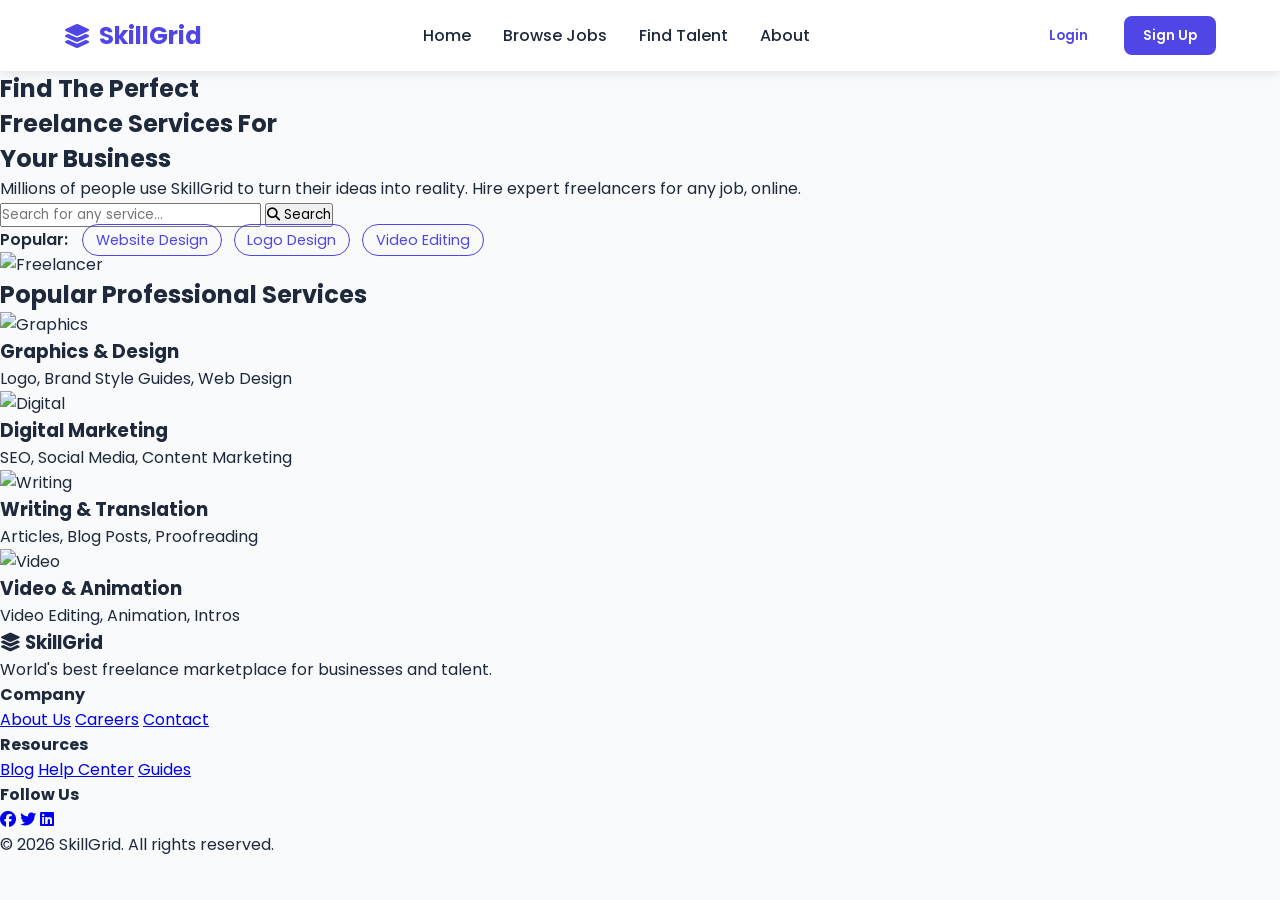
==== index.html @ 954d0d91 "Update index.html" ====
<!DOCTYPE html>
<html lang="en">
<head>
    <meta charset="UTF-8">
    <meta name="viewport" content="width=device-width, initial-scale=1.0">
    <title>SkillGrid - Hire Top Freelancers</title>
    <link rel="stylesheet" href="style.css">
    <link href="https://fonts.googleapis.com/css2?family=Poppins:wght@300;400;600;700&display=swap" rel="stylesheet">
    <link rel="stylesheet" href="https://cdnjs.cloudflare.com/ajax/libs/font-awesome/6.4.0/css/all.min.css">
</head>
<body>
    <!-- Responsive Navbar -->
    <header>
        <nav class="navbar">
            <div class="logo">
                <i class="fas fa-layer-group"></i>
                <span>SkillGrid</span>
            </div>
            <ul class="nav-links" id="navLinks">
             <li><a href="index.html">Home</a></li>
              <li><a href="services.html">Browse Jobs</a></li>
                <li><a href="#">Find Talent</a></li>
                <li><a href="#">About</a></li>
            </ul>
            <div class="nav-buttons">
                <button class="btn-login">Login</button>
                <button class="btn-signup">Sign Up</button>
            </div>
            <div class="hamburger" id="hamburger">
                <i class="fas fa-bars"></i>
            </div>
        </nav>
    </header>
<section class="hero">
  <div class="hero-container">
    <!-- Left Text Content -->
    <div class="hero-content">
      <h1>Find The Perfect<br><span>Freelance Services</span> For<br>Your Business</h1>
      <p>Millions of people use SkillGrid to turn their ideas into reality. Hire expert freelancers for any job, online.</p>
      
      <div class="search-box">
        <input type="text" placeholder="Search for any service...">
        <button><i class="fas fa-search"></i> Search</button>
      </div>
      
      <div class="popular-tags">
        <span>Popular:</span>
        <a href="#">Website Design</a>
        <a href="#">Logo Design</a>
        <a href="#">Video Editing</a>
      </div>
    </div>

    <!-- Right Image -->
    <div class="hero-image">
      <img src="hero-person.png" alt="Freelancer">
    </div>
  </div>
</section>
   

    <!-- Featured Services Section -->
    <section class="services">
        <h2>Popular Professional Services</h2>
        <div class="services-grid">
            <div class="service-card">
                <img src="https://cdn-icons-png.flaticon.com/512/1055/1055666.png" alt="Graphics">
                <h3>Graphics & Design</h3>
                <p>Logo, Brand Style Guides, Web Design</p>
            </div>
            <div class="service-card">
                <img src="https://cdn-icons-png.flaticon.com/512/2920/2920277.png" alt="Digital">
                <h3>Digital Marketing</h3>
                <p>SEO, Social Media, Content Marketing</p>
            </div>
            <div class="service-card">
                <img src="https://cdn-icons-png.flaticon.com/512/2282/2282188.png" alt="Writing">
                <h3>Writing & Translation</h3>
                <p>Articles, Blog Posts, Proofreading</p>
            </div>
            <div class="service-card">
                <img src="https://cdn-icons-png.flaticon.com/512/1006/1006363.png" alt="Video">
                <h3>Video & Animation</h3>
                <p>Video Editing, Animation, Intros</p>
            </div>
        </div>
    </section>

    <!-- Footer -->
    <footer>
        <div class="footer-content">
            <div class="footer-col">
                <h3><i class="fas fa-layer-group"></i> SkillGrid</h3>
                <p>World's best freelance marketplace for businesses and talent.</p>
            </div>
            <div class="footer-col">
                <h4>Company</h4>
                <a href="#">About Us</a>
                <a href="#">Careers</a>
                <a href="#">Contact</a>
            </div>
            <div class="footer-col">
                <h4>Resources</h4>
                <a href="#">Blog</a>
                <a href="#">Help Center</a>
                <a href="#">Guides</a>
            </div>
            <div class="footer-col">
                <h4>Follow Us</h4>
                <div class="social-icons">
                    <a href="#"><i class="fab fa-facebook"></i></a>
                    <a href="#"><i class="fab fa-twitter"></i></a>
                    <a href="#"><i class="fab fa-linkedin"></i></a>
                </div>
            </div>
        </div>
        <div class="footer-bottom">
            <p>&copy; 2026 SkillGrid. All rights reserved.</p>
        </div>
    </footer>

    <script src="script.js"></script>
</body>
</html>
---- style.css ----
* {
    margin: 0;
    padding: 0;
    box-sizing: border-box;
    font-family: 'Poppins', sans-serif;
}

:root {
    --primary: #4f46e5;
    --primary-dark: #4338ca;
    --dark: #1e293b;
    --light: #f8fafc;
    --gray: #64748b;
}

body {
    background: var(--light);
    color: var(--dark);
}

/* Navbar */
.navbar {
    display: flex;
    justify-content: space-between;
    align-items: center;
    padding: 1rem 5%;
    background: white;
    box-shadow: 0 2px 10px rgba(0,0,0,0.1);
    position: sticky;
    top: 0;
    z-index: 1000;
}

.logo {
    font-size: 1.5rem;
    font-weight: 700;
    color: var(--primary);
    display: flex;
    align-items: center;
    gap: 8px;
}

.nav-links {
    display: flex;
    list-style: none;
    gap: 2rem;
}

.nav-links a {
    text-decoration: none;
    color: var(--dark);
    font-weight: 500;
    transition: 0.3s;
}

.nav-links a:hover {
    color: var(--primary);
}

.nav-buttons {
    display: flex;
    gap: 1rem;
}

.btn-login, .btn-signup {
    padding: 0.6rem 1.2rem;
    border: none;
    border-radius: 8px;
    cursor: pointer;
    font-weight: 600;
}

.btn-login {
    background: transparent;
    color: var(--primary);
}

.btn-signup {
    background: var(--primary);
    color: white;
}

.btn-signup:hover {
    background: var(--primary-dark);
}

.hamburger {
    display: none;
    font-size: 1.5rem;
    cursor: pointer;
}
* Hero Section */
.hero {
    display: flex;
    align-items: center;
    padding: 4rem 5%;
    gap: 3rem;          /* pehle 2rem tha, 3rem kar do */
    min-height: 80vh;
    flex-wrap: nowrap;  /* YE LINE ADD KARO */
}
.hero-content {
    flex: 1;
 .hero-content {
    flex: 1;
    min-width: 400px;  
}
.hero-content h1 {
    font-size: 3rem;
    line-height: 1.2;
    margin-bottom: 1rem;
}

.hero-content h1 span {
    color: var(--primary);
}

.hero-content p {
    color: var(--gray);
    margin-bottom: 2rem;
    font-size: 1.1rem;
}

.search-bar {
    display: flex;
    max-width: 500px;
    margin-bottom: 1rem;
}

.search-bar input {
    flex: 1;
    padding: 1rem;
    border: 2px solid #e2e8f0;
    border-radius: 8px 0 0 8px;
    outline: none;
}

.search-bar button {
    padding: 1rem 1.5rem;
    background: var(--primary);
    color: white;
    border: none;
    border-radius: 0 8px 8px 0;
    cursor: pointer;
}

.popular-tags span {
    font-weight: 600;
    margin-right: 10px;
}

.popular-tags a {
    text-decoration: none;
    color: var(--primary);
    border: 1px solid var(--primary);
    padding: 0.3rem 0.8rem;
    border-radius: 20px;
    margin-right: 8px;
    font-size: 0.9rem;
}
.hero-image {
    flex: 1;
    max-width: 600px;   /* YE LINE ADD KARO */
}

.hero-image img {
    width: 100%;
    border-radius: 16px;
    object-fit: cover;  /* YE LINE ADD KARO */
}

/* Services Section */
.services {
    padding: 4rem 5%;
    background: white;
}

.services h2 {
    text-align: center;
    font-size: 2.2rem;
    margin-bottom: 3rem;
}

.services-grid {
    display: grid;
    grid-template-columns: repeat(auto-fit, minmax(250px, 1fr));
    gap: 2rem;
}

.service-card {
    background: var(--light);
    padding: 2rem;
    border-radius: 12px;
    text-align: center;
    transition: 0.3s;
    border: 1px solid #e2e8f0;
}

.service-card:hover {
    transform: translateY(-8px);
    box-shadow: 0 10px 25px rgba(79, 70, 229, 0.15);
}

.service-card img {
    width: 60px;
    margin-bottom: 1rem;
}

.service-card h3 {
    margin-bottom: 0.5rem;
}

.service-card p {
    color: var(--gray);
    font-size: 0.9rem;
}

/* Footer */
footer {
    background: var(--dark);
    color: white;
    padding: 3rem 5% 1rem;
}

.footer-content {
    display: grid;
    grid-template-columns: repeat(auto-fit, minmax(200px, 1fr));
    gap: 2rem;
    margin-bottom: 2rem;
}

.footer-col h3, .footer-col h4 {
    margin-bottom: 1rem;
}

.footer-col a {
    display: block;
    color: #cbd5e1;
    text-decoration: none;
    margin-bottom: 0.5rem;
    font-size: 0.9rem;
}

.footer-col a:hover {
    color: white;
}

.social-icons {
    display: flex;
    gap: 1rem;
}

.social-icons a {
    font-size: 1.2rem;
}

.footer-bottom {
    text-align: center;
    padding-top: 1.5rem;
    border-top: 1px solid #334155;
    color: #94a3b8;
    font-size: 0.9rem;
}
/* Responsive Design */
@media (max-width: 992px) {
    .nav-links, .nav-buttons {
        display: none;
    }
    
    .nav-links.active {
        display: flex;
        flex-direction: column;
        position: absolute;
        top: 70px;
        left: 0;
        width: 100%;
        background: white;
        padding: 1rem 5%;
        box-shadow: 0 5px 10px rgba(0,0,0,0.1);
    }
    
    .hamburger {
        display: block;
    }
    
    .hero {
        flex-direction: column;
        text-align: center;
        padding: 2rem 5%;
        min-height: auto;
    }
    
    .hero-content {
        min-width: auto;
    }
    
    .hero-content h1 {
        font-size: 2rem;
    }
    
    .search-bar {
        flex-direction: column;
        margin: 0 auto;
    }
    
    .search-bar input, .search-bar button {
        border-radius: 8px;
        width: 100%;
    }
    
    .search-bar button {
        margin-top: 0.5rem;
    }
    
    .hero-image {
        max-width: 100%;
        margin-top: 2rem;
    }
}

/* Services Page Styles */
.page-header {
    background: linear-gradient(135deg, var(--primary), var(--primary-dark));
    color: white;
    text-align: center;
    padding: 3rem 5%;
}

.page-header h1 {
    font-size: 2.5rem;
    margin-bottom: 0.5rem;
}

.filters-container {
    padding: 2rem 5%;
    background: white;
    position: sticky;
    top: 70px;
    z-index: 999;
    box-shadow: 0 2px 10px rgba(0,0,0,0.05);
}

.search-wrapper {
    position: relative;
    max-width: 600px;
    margin: 0 auto 1.5rem;
}

.search-wrapper i {
    position: absolute;
    left: 15px;
    top: 50%;
    transform: translateY(-50%);
    color: var(--gray);
}

.search-wrapper input {
    width: 100%;
    padding: 1rem 1rem 1rem 45px;
    border: 2px solid #e2e8f0;
    border-radius: 12px;
    font-size: 1rem;
    outline: none;
}

.search-wrapper input:focus {
    border-color: var(--primary);
}

.category-filters {
    display: flex;
    flex-wrap: wrap;
    gap: 0.8rem;
    justify-content: center;
}

.filter-btn {
    padding: 0.6rem 1.2rem;
    border: 2px solid #e2e8f0;
    background: white;
    border-radius: 25px;
    cursor: pointer;
    font-weight: 500;
    transition: 0.3s;
}

.filter-btn:hover, .filter-btn.active {
    background: var(--primary);
    color: white;
    border-color: var(--primary);
}

/* Service Listing Grid */
.services-listing {
    padding: 3rem 5%;
}

.services-grid {
    display: grid;
    grid-template-columns: repeat(auto-fit, minmax(320px, 1fr));
    gap: 2rem;
}

.service-item {
    background: white;
    border-radius: 16px;
    overflow: hidden;
    box-shadow: 0 4px 15px rgba(0,0,0,0.08);
    transition: 0.3s;
    border: 1px solid #f1f5f9;
}

.service-item:hover {
    transform: translateY(-8px);
    box-shadow: 0 12px 30px rgba(79, 70, 229, 0.15);
}

.service-image {
    position: relative;
    height: 200px;
    overflow: hidden;
}

.service-image img {
    width: 100%;
    height: 100%;
    object-fit: cover;
}

.price-tag {
    position: absolute;
    top: 15px;
    right: 15px;
    background: var(--primary);
    color: white;
    padding: 0.4rem 0.8rem;
    border-radius: 20px;
    font-weight: 700;
}

.service-details {
    padding: 1.5rem;
}

.service-details h3 {
    font-size: 1.1rem;
    margin-bottom: 0.5rem;
    line-height: 1.4;
}

.freelancer {
    color: var(--gray);
    font-size: 0.9rem;
    margin-bottom: 0.8rem;
}

.freelancer i {
    margin-right: 5px;
}

.description {
    color: var(--gray);
    font-size: 0.9rem;
    margin-bottom: 1rem;
    line-height: 1.5;
}

.service-meta {
    display: flex;
    justify-content: space-between;
    align-items: center;
}

.rating {
    color: #f59e0b;
    font-weight: 600;
    font-size: 0.9rem;
}

.btn-contact {
    background: var(--primary);
    color: white;
    border: none;
    padding: 0.5rem 1rem;
    border-radius: 8px;
    cursor: pointer;
    font-weight: 600;
}

.btn-contact:hover {
    background: var(--primary-dark);
}

.nav-links a.active {
    color: var(--primary);
    font-weight: 600;
}

/* Responsive Grid Layout */
@media (max-width: 768px) {
    .page-header h1 {
        font-size: 2rem;
    }

    .services-grid {
        grid-template-columns: 1fr;
    }

    .filters-container {
        top: 60px;
    }

    .category-filters {
        justify-content: flex-start;
        overflow-x: auto;
        padding-bottom: 10px;
    }
}
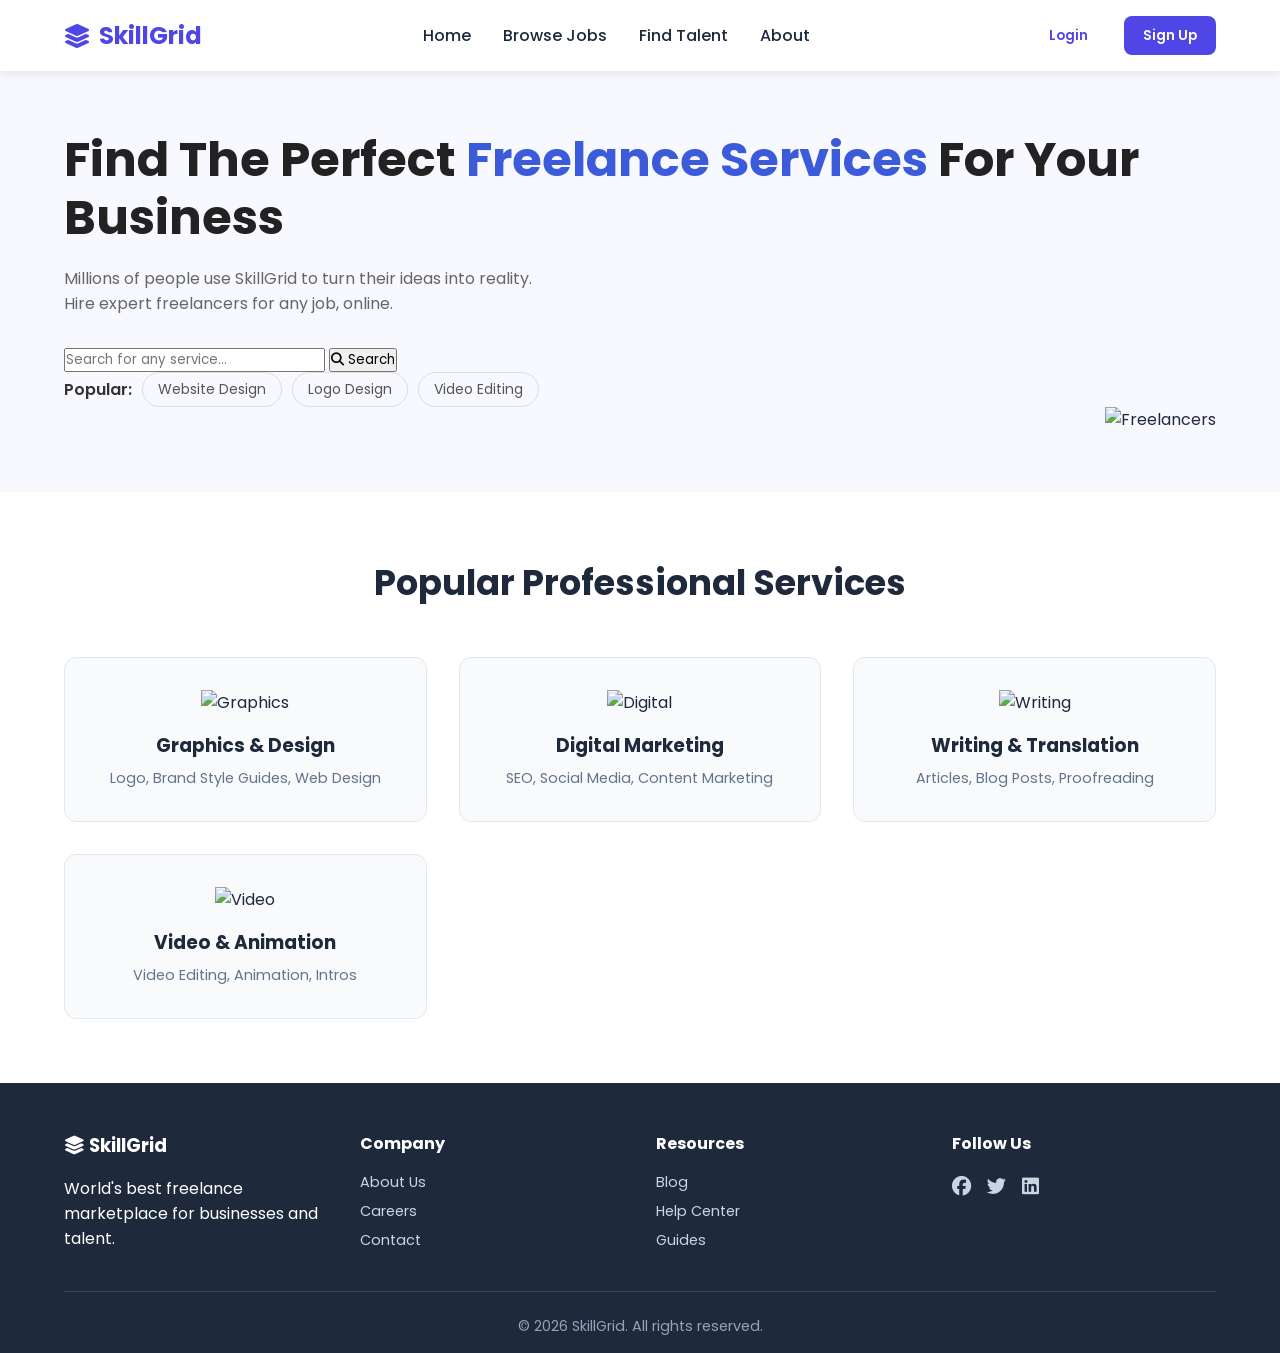
==== commit 7dfb0add: "index.html" ====
--- a/index.html
+++ b/index.html
@@ -17,8 +17,8 @@
                 <span>SkillGrid</span>
             </div>
             <ul class="nav-links" id="navLinks">
-             <li><a href="index.html">Home</a></li>
-              <li><a href="services.html">Browse Jobs</a></li>
+                <li><a href="#">Home</a></li>
+                <li><a href="#">Browse Jobs</a></li>
                 <li><a href="#">Find Talent</a></li>
                 <li><a href="#">About</a></li>
             </ul>
@@ -31,33 +31,27 @@
             </div>
         </nav>
     </header>
-<section class="hero">
-  <div class="hero-container">
-    <!-- Left Text Content -->
-    <div class="hero-content">
-      <h1>Find The Perfect<br><span>Freelance Services</span> For<br>Your Business</h1>
-      <p>Millions of people use SkillGrid to turn their ideas into reality. Hire expert freelancers for any job, online.</p>
-      
-      <div class="search-box">
-        <input type="text" placeholder="Search for any service...">
-        <button><i class="fas fa-search"></i> Search</button>
-      </div>
-      
-      <div class="popular-tags">
-        <span>Popular:</span>
-        <a href="#">Website Design</a>
-        <a href="#">Logo Design</a>
-        <a href="#">Video Editing</a>
-      </div>
-    </div>
 
-    <!-- Right Image -->
-    <div class="hero-image">
-      <img src="hero-person.png" alt="Freelancer">
-    </div>
-  </div>
-</section>
-   
+    <!-- Hero Section -->
+    <section class="hero">
+        <div class="hero-content">
+            <h1>Find The Perfect <span>Freelance Services</span> For Your Business</h1>
+            <p>Millions of people use SkillGrid to turn their ideas into reality. Hire expert freelancers for any job, online.</p>
+            <div class="search-bar">
+                <input type="text" placeholder="Search for any service...">
+                <button><i class="fas fa-search"></i> Search</button>
+            </div>
+            <div class="popular-tags">
+                <span>Popular:</span>
+                <a href="#">Website Design</a>
+                <a href="#">Logo Design</a>
+                <a href="#">Video Editing</a>
+            </div>
+        </div>
+        <div class="hero-image">
+            <img src="https://images.unsplash.com/photo-1553877522-43269d4ea984?w=600" alt="Freelancers">
+        </div>
+    </section>
 
     <!-- Featured Services Section -->
     <section class="services">
--- a/style.css
+++ b/style.css
@@ -89,83 +89,130 @@
     font-size: 1.5rem;
     cursor: pointer;
 }
-* Hero Section */
+/* Hero Section */
 .hero {
-    display: flex;
-    align-items: center;
-    padding: 4rem 5%;
-    gap: 3rem;          /* pehle 2rem tha, 3rem kar do */
-    min-height: 80vh;
-    flex-wrap: nowrap;  /* YE LINE ADD KARO */
-}
+  padding: 60px 5%;
+  background: #f8f9ff;
+}
+
+.hero-container {
+  max-width: 1300px;
+  margin: 0 auto;
+  display: flex;
+  align-items: center;
+  gap: 60px;
+}
+
 .hero-content {
-    flex: 1;
- .hero-content {
-    flex: 1;
-    min-width: 400px;  
-}
+  flex: 1;
+}
+
 .hero-content h1 {
-    font-size: 3rem;
-    line-height: 1.2;
-    margin-bottom: 1rem;
+  font-size: 48px;
+  font-weight: 700;
+  line-height: 1.2;
+  margin-bottom: 20px;
+  color: #222;
 }
 
 .hero-content h1 span {
-    color: var(--primary);
+  color: #3b5bdb;
 }
 
 .hero-content p {
-    color: var(--gray);
-    margin-bottom: 2rem;
-    font-size: 1.1rem;
-}
-
-.search-bar {
-    display: flex;
-    max-width: 500px;
-    margin-bottom: 1rem;
-}
-
-.search-bar input {
-    flex: 1;
-    padding: 1rem;
-    border: 2px solid #e2e8f0;
-    border-radius: 8px 0 0 8px;
-    outline: none;
-}
-
-.search-bar button {
-    padding: 1rem 1.5rem;
-    background: var(--primary);
-    color: white;
-    border: none;
-    border-radius: 0 8px 8px 0;
-    cursor: pointer;
+  font-size: 16px;
+  color: #666;
+  margin-bottom: 30px;
+  max-width: 500px;
+}
+
+.search-box {
+  display: flex;
+  max-width: 500px;
+  margin-bottom: 20px;
+}
+
+.search-box input {
+  flex: 1;
+  padding: 15px 20px;
+  border: 1px solid #ddd;
+  border-right: none;
+  border-radius: 8px 0 0 8px;
+  font-size: 15px;
+  outline: none;
+}
+
+.search-box button {
+  padding: 15px 25px;
+  background: #3b5bdb;
+  color: #fff;
+  border: none;
+  border-radius: 0 8px 8px 0;
+  cursor: pointer;
+  font-weight: 600;
+}
+
+.popular-tags {
+  display: flex;
+  align-items: center;
+  gap: 10px;
+  flex-wrap: wrap;
 }
 
 .popular-tags span {
-    font-weight: 600;
-    margin-right: 10px;
+  font-weight: 600;
+  color: #333;
 }
 
 .popular-tags a {
-    text-decoration: none;
-    color: var(--primary);
-    border: 1px solid var(--primary);
-    padding: 0.3rem 0.8rem;
-    border-radius: 20px;
-    margin-right: 8px;
-    font-size: 0.9rem;
-}
+  padding: 6px 15px;
+  border: 1px solid #ddd;
+  border-radius: 20px;
+  text-decoration: none;
+  color: #555;
+  font-size: 14px;
+}
+
+.popular-tags a:hover {
+  background: #3b5bdb;
+  color: #fff;
+  border-color: #3b5bdb;
+}
+
 .hero-image {
-    flex: 1;
-    max-width: 600px;   /* YE LINE ADD KARO */
+  flex: 1;
+  text-align: right;
 }
 
 .hero-image img {
-    width: 100%;
-    border-radius: 16px;
-    object-fit: cover;  /* YE LINE ADD KARO */
+  max-width: 100%;
+  height: auto;
+}
+
+/* Mobile Responsive */
+@media (max-width: 900px) {
+  .hero-container {
+    flex-direction: column;
+    text-align: center;
+  }
+  .hero-content h1 {
+    font-size: 36px;
+  }
+  .hero-content p {
+    margin: 0 auto 30px;
+  }
+  .search-box {
+    margin: 0 auto 20px;
+  }
+  .popular-tags {
+    justify-content: center;
+  }
+  .hero-image {
+    text-align: center;
+  }
+  .hero-image img {
+    max-width: 80%;
+  }
 }
 
 /* Services Section */
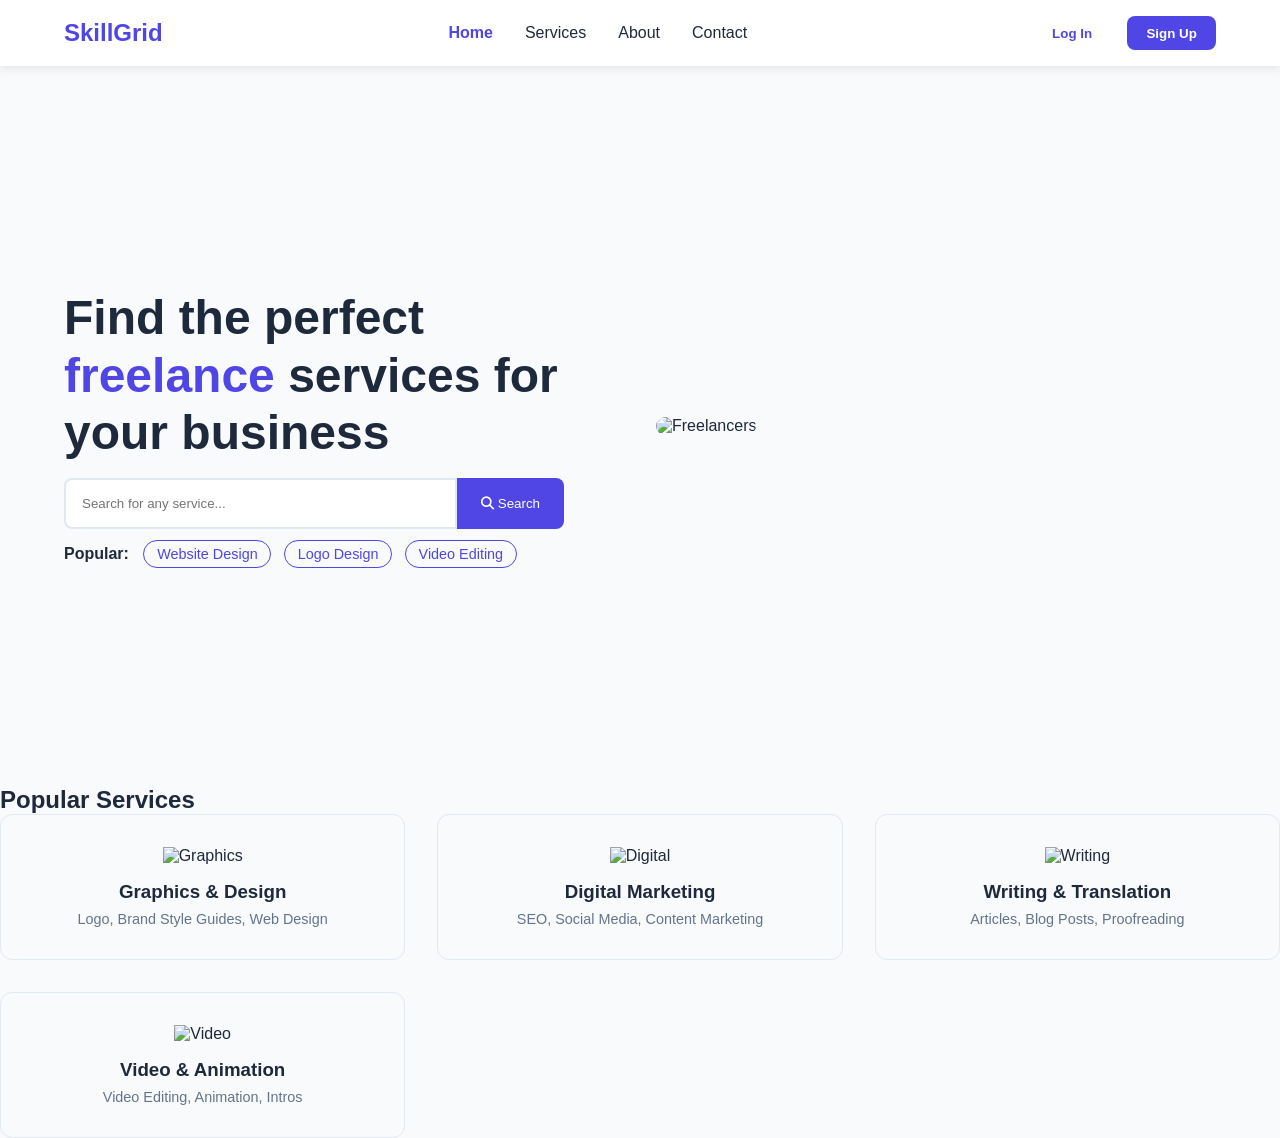
==== commit 8ca38c88: "Update index.html" ====
--- a/index.html
+++ b/index.html
@@ -3,76 +3,66 @@
 <head>
     <meta charset="UTF-8">
     <meta name="viewport" content="width=device-width, initial-scale=1.0">
-    <title>SkillGrid - Hire Top Freelancers</title>
+    <title>SkillGrid - Freelance Services</title>
     <link rel="stylesheet" href="style.css">
-    <link href="https://fonts.googleapis.com/css2?family=Poppins:wght@300;400;600;700&display=swap" rel="stylesheet">
-    <link rel="stylesheet" href="https://cdnjs.cloudflare.com/ajax/libs/font-awesome/6.4.0/css/all.min.css">
+    <link rel="stylesheet" href="https://cdnjs.cloudflare.com/ajax/libs/font-awesome/6.5.0/css/all.min.css">
 </head>
 <body>
-    <!-- Responsive Navbar -->
-    <header>
-        <nav class="navbar">
-            <div class="logo">
-                <i class="fas fa-layer-group"></i>
-                <span>SkillGrid</span>
-            </div>
-            <ul class="nav-links" id="navLinks">
-                <li><a href="#">Home</a></li>
-                <li><a href="#">Browse Jobs</a></li>
-                <li><a href="#">Find Talent</a></li>
-                <li><a href="#">About</a></li>
-            </ul>
-            <div class="nav-buttons">
-                <button class="btn-login">Login</button>
-                <button class="btn-signup">Sign Up</button>
-            </div>
-            <div class="hamburger" id="hamburger">
-                <i class="fas fa-bars"></i>
-            </div>
+    <header class="navbar">
+        <div class="logo">SkillGrid</div>
+        <nav class="nav-links" id="navLinks">
+            <a href="index.html" class="active">Home</a>
+            <a href="services.html">Services</a>
+            <a href="#">About</a>
+            <a href="#">Contact</a>
         </nav>
+        <div class="nav-buttons">
+            <button class="btn-login">Log In</button>
+            <button class="btn-signup">Sign Up</button>
+        </div>
+        <div class="hamburger" id="hamburger">
+            <i class="fas fa-bars"></i>
+        </div>
     </header>
 
-    <!-- Hero Section -->
-    <section class="hero">
+    <main class="hero">
         <div class="hero-content">
-            <h1>Find The Perfect <span>Freelance Services</span> For Your Business</h1>
-            <p>Millions of people use SkillGrid to turn their ideas into reality. Hire expert freelancers for any job, online.</p>
+            <h1>Find the perfect <span>freelance</span> services for your business</h1>
             <div class="search-bar">
-                <input type="text" placeholder="Search for any service...">
-                <button><i class="fas fa-search"></i> Search</button>
+                <input type="text" id="homeSearchInput" placeholder="Search for any service...">
+                <button id="homeSearchBtn"><i class="fas fa-search"></i> Search</button>
             </div>
             <div class="popular-tags">
                 <span>Popular:</span>
-                <a href="#">Website Design</a>
-                <a href="#">Logo Design</a>
-                <a href="#">Video Editing</a>
+                <a href="#" data-category="web-dev">Website Design</a>
+                <a href="#" data-category="graphic-design">Logo Design</a>
+                <a href="#" data-category="video-editing">Video Editing</a>
             </div>
         </div>
         <div class="hero-image">
-            <img src="https://images.unsplash.com/photo-1553877522-43269d4ea984?w=600" alt="Freelancers">
+            <img src="https://images.unsplash.com/photo-1522202176988-66273c2fd55f?w=600" alt="Freelancers">
         </div>
-    </section>
+    </main>
 
-    <!-- Featured Services Section -->
-    <section class="services">
-        <h2>Popular Professional Services</h2>
+    <section class="popular-services">
+        <h2>Popular Services</h2>
         <div class="services-grid">
-            <div class="service-card">
+            <div class="service-card" data-category="graphic-design">
                 <img src="https://cdn-icons-png.flaticon.com/512/1055/1055666.png" alt="Graphics">
                 <h3>Graphics & Design</h3>
                 <p>Logo, Brand Style Guides, Web Design</p>
             </div>
-            <div class="service-card">
+            <div class="service-card" data-category="marketing">
                 <img src="https://cdn-icons-png.flaticon.com/512/2920/2920277.png" alt="Digital">
                 <h3>Digital Marketing</h3>
                 <p>SEO, Social Media, Content Marketing</p>
             </div>
-            <div class="service-card">
+            <div class="service-card" data-category="writing">
                 <img src="https://cdn-icons-png.flaticon.com/512/2282/2282188.png" alt="Writing">
                 <h3>Writing & Translation</h3>
                 <p>Articles, Blog Posts, Proofreading</p>
             </div>
-            <div class="service-card">
+            <div class="service-card" data-category="video-editing">
                 <img src="https://cdn-icons-png.flaticon.com/512/1006/1006363.png" alt="Video">
                 <h3>Video & Animation</h3>
                 <p>Video Editing, Animation, Intros</p>
@@ -80,39 +70,6 @@
         </div>
     </section>
 
-    <!-- Footer -->
-    <footer>
-        <div class="footer-content">
-            <div class="footer-col">
-                <h3><i class="fas fa-layer-group"></i> SkillGrid</h3>
-                <p>World's best freelance marketplace for businesses and talent.</p>
-            </div>
-            <div class="footer-col">
-                <h4>Company</h4>
-                <a href="#">About Us</a>
-                <a href="#">Careers</a>
-                <a href="#">Contact</a>
-            </div>
-            <div class="footer-col">
-                <h4>Resources</h4>
-                <a href="#">Blog</a>
-                <a href="#">Help Center</a>
-                <a href="#">Guides</a>
-            </div>
-            <div class="footer-col">
-                <h4>Follow Us</h4>
-                <div class="social-icons">
-                    <a href="#"><i class="fab fa-facebook"></i></a>
-                    <a href="#"><i class="fab fa-twitter"></i></a>
-                    <a href="#"><i class="fab fa-linkedin"></i></a>
-                </div>
-            </div>
-        </div>
-        <div class="footer-bottom">
-            <p>&copy; 2026 SkillGrid. All rights reserved.</p>
-        </div>
-    </footer>
-
     <script src="script.js"></script>
 </body>
 </html>
--- a/style.css
+++ b/style.css
@@ -89,130 +89,81 @@
     font-size: 1.5rem;
     cursor: pointer;
 }
+
 /* Hero Section */
 .hero {
-  padding: 60px 5%;
-  background: #f8f9ff;
-}
-
-.hero-container {
-  max-width: 1300px;
-  margin: 0 auto;
-  display: flex;
-  align-items: center;
-  gap: 60px;
+    display: flex;
+    align-items: center;
+    padding: 4rem 5%;
+    gap: 2rem;
+    min-height: 80vh;
 }
 
 .hero-content {
-  flex: 1;
+    flex: 1;
 }
 
 .hero-content h1 {
-  font-size: 48px;
-  font-weight: 700;
-  line-height: 1.2;
-  margin-bottom: 20px;
-  color: #222;
+    font-size: 3rem;
+    line-height: 1.2;
+    margin-bottom: 1rem;
 }
 
 .hero-content h1 span {
-  color: #3b5bdb;
+    color: var(--primary);
 }
 
 .hero-content p {
-  font-size: 16px;
-  color: #666;
-  margin-bottom: 30px;
-  max-width: 500px;
-}
-
-.search-box {
-  display: flex;
-  max-width: 500px;
-  margin-bottom: 20px;
-}
-
-.search-box input {
-  flex: 1;
-  padding: 15px 20px;
-  border: 1px solid #ddd;
-  border-right: none;
-  border-radius: 8px 0 0 8px;
-  font-size: 15px;
-  outline: none;
-}
-
-.search-box button {
-  padding: 15px 25px;
-  background: #3b5bdb;
-  color: #fff;
-  border: none;
-  border-radius: 0 8px 8px 0;
-  cursor: pointer;
-  font-weight: 600;
-}
-
-.popular-tags {
-  display: flex;
-  align-items: center;
-  gap: 10px;
-  flex-wrap: wrap;
+    color: var(--gray);
+    margin-bottom: 2rem;
+    font-size: 1.1rem;
+}
+
+.search-bar {
+    display: flex;
+    max-width: 500px;
+    margin-bottom: 1rem;
+}
+
+.search-bar input {
+    flex: 1;
+    padding: 1rem;
+    border: 2px solid #e2e8f0;
+    border-radius: 8px 0 0 8px;
+    outline: none;
+}
+
+.search-bar button {
+    padding: 1rem 1.5rem;
+    background: var(--primary);
+    color: white;
+    border: none;
+    border-radius: 0 8px 8px 0;
+    cursor: pointer;
 }
 
 .popular-tags span {
-  font-weight: 600;
-  color: #333;
+    font-weight: 600;
+    margin-right: 10px;
 }
 
 .popular-tags a {
-  padding: 6px 15px;
-  border: 1px solid #ddd;
-  border-radius: 20px;
-  text-decoration: none;
-  color: #555;
-  font-size: 14px;
-}
-
-.popular-tags a:hover {
-  background: #3b5bdb;
-  color: #fff;
-  border-color: #3b5bdb;
+    text-decoration: none;
+    color: var(--primary);
+    border: 1px solid var(--primary);
+    padding: 0.3rem 0.8rem;
+    border-radius: 20px;
+    margin-right: 8px;
+    font-size: 0.9rem;
 }
 
 .hero-image {
-  flex: 1;
-  text-align: right;
+    flex: 1;
 }
 
 .hero-image img {
-  max-width: 100%;
-  height: auto;
-}
-
-/* Mobile Responsive */
-@media (max-width: 900px) {
-  .hero-container {
-    flex-direction: column;
-    text-align: center;
-  }
-  .hero-content h1 {
-    font-size: 36px;
-  }
-  .hero-content p {
-    margin: 0 auto 30px;
-  }
-  .search-box {
-    margin: 0 auto 20px;
-  }
-  .popular-tags {
-    justify-content: center;
-  }
-  .hero-image {
-    text-align: center;
-  }
-  .hero-image img {
-    max-width: 80%;
-  }
+    width: 100%;
+    border-radius: 16px;
 }
 
 /* Services Section */
@@ -307,8 +258,9 @@
     color: #94a3b8;
     font-size: 0.9rem;
 }
+
 /* Responsive Design */
-@media (max-width: 992px) {
+@media (max-width: 768px) {
     .nav-links, .nav-buttons {
         display: none;
     }
@@ -333,11 +285,6 @@
         flex-direction: column;
         text-align: center;
         padding: 2rem 5%;
-        min-height: auto;
-    }
-    
-    .hero-content {
-        min-width: auto;
     }
     
     .hero-content h1 {
@@ -346,7 +293,6 @@
     
     .search-bar {
         flex-direction: column;
-        margin: 0 auto;
     }
     
     .search-bar input, .search-bar button {
@@ -357,112 +303,85 @@
     .search-bar button {
         margin-top: 0.5rem;
     }
-    
-    .hero-image {
-        max-width: 100%;
-        margin-top: 2rem;
-    }
-}
-
-/* Services Page Styles */
+}
+/* Day 2: Services Page Styles */
+.services-page {
+    padding: 2rem 5%;
+    max-width: 1400px;
+    margin: 0 auto;
+}
+
 .page-header {
-    background: linear-gradient(135deg, var(--primary), var(--primary-dark));
-    color: white;
     text-align: center;
-    padding: 3rem 5%;
+    margin-bottom: 3rem;
 }
 
 .page-header h1 {
     font-size: 2.5rem;
+    color: var(--dark);
     margin-bottom: 0.5rem;
 }
 
+.search-container {
+    max-width: 600px;
+    margin: 0 auto 2rem;
+}
+
 .filters-container {
-    padding: 2rem 5%;
-    background: white;
-    position: sticky;
-    top: 70px;
-    z-index: 999;
-    box-shadow: 0 2px 10px rgba(0,0,0,0.05);
-}
-
-.search-wrapper {
-    position: relative;
-    max-width: 600px;
-    margin: 0 auto 1.5rem;
-}
-
-.search-wrapper i {
-    position: absolute;
-    left: 15px;
-    top: 50%;
-    transform: translateY(-50%);
-    color: var(--gray);
-}
-
-.search-wrapper input {
-    width: 100%;
-    padding: 1rem 1rem 1rem 45px;
-    border: 2px solid #e2e8f0;
-    border-radius: 12px;
-    font-size: 1rem;
-    outline: none;
-}
-
-.search-wrapper input:focus {
-    border-color: var(--primary);
+    margin-bottom: 3rem;
+    text-align: center;
+}
+
+.filters-container h3 {
+    margin-bottom: 1rem;
+    color: var(--dark);
 }
 
 .category-filters {
     display: flex;
+    gap: 0.5rem;
+    justify-content: center;
     flex-wrap: wrap;
-    gap: 0.8rem;
-    justify-content: center;
 }
 
 .filter-btn {
     padding: 0.6rem 1.2rem;
-    border: 2px solid #e2e8f0;
+    border: 2px solid var(--primary);
     background: white;
+    color: var(--primary);
     border-radius: 25px;
     cursor: pointer;
-    font-weight: 500;
-    transition: 0.3s;
+    transition: all 0.3s;
+    font-weight: 600;
 }
 
 .filter-btn:hover, .filter-btn.active {
     background: var(--primary);
     color: white;
-    border-color: var(--primary);
-}
-
-/* Service Listing Grid */
-.services-listing {
-    padding: 3rem 5%;
-}
-
+}
+
+/* Responsive Grid Layout */
 .services-grid {
     display: grid;
-    grid-template-columns: repeat(auto-fit, minmax(320px, 1fr));
+    grid-template-columns: repeat(auto-fill, minmax(300px, 1fr));
     gap: 2rem;
 }
 
 .service-item {
     background: white;
-    border-radius: 16px;
+    border-radius: 12px;
     overflow: hidden;
-    box-shadow: 0 4px 15px rgba(0,0,0,0.08);
-    transition: 0.3s;
-    border: 1px solid #f1f5f9;
+    box-shadow: 0 2px 10px rgba(0,0,0,0.1);
+    transition: transform 0.3s, box-shadow 0.3s;
 }
 
 .service-item:hover {
-    transform: translateY(-8px);
-    box-shadow: 0 12px 30px rgba(79, 70, 229, 0.15);
+    transform: translateY(-5px);
+    box-shadow: 0 5px 20px rgba(0,0,0,0.15);
 }
 
 .service-image {
-    position: relative;
+    width: 100%;
     height: 200px;
     overflow: hidden;
 }
@@ -473,77 +392,108 @@
     object-fit: cover;
 }
 
-.price-tag {
-    position: absolute;
-    top: 15px;
-    right: 15px;
-    background: var(--primary);
-    color: white;
-    padding: 0.4rem 0.8rem;
-    border-radius: 20px;
-    font-weight: 700;
-}
-
-.service-details {
+.service-content {
     padding: 1.5rem;
 }
 
-.service-details h3 {
-    font-size: 1.1rem;
+.service-content h3 {
+    font-size: 1.2rem;
     margin-bottom: 0.5rem;
-    line-height: 1.4;
-}
-
-.freelancer {
-    color: var(--gray);
+    color: var(--dark);
+}
+
+.freelancer-name {
+    color: #666;
     font-size: 0.9rem;
     margin-bottom: 0.8rem;
 }
 
-.freelancer i {
-    margin-right: 5px;
-}
-
-.description {
-    color: var(--gray);
-    font-size: 0.9rem;
+.service-desc {
+    color: #555;
+    font-size: 0.95rem;
     margin-bottom: 1rem;
     line-height: 1.5;
 }
 
-.service-meta {
+.service-footer {
     display: flex;
     justify-content: space-between;
     align-items: center;
+    padding-top: 1rem;
+    border-top: 1px solid #eee;
+}
+
+.price {
+    font-weight: 700;
+    color: var(--primary);
+    font-size: 1.1rem;
 }
 
 .rating {
-    color: #f59e0b;
+    color: #ffa500;
     font-weight: 600;
-    font-size: 0.9rem;
-}
-
-.btn-contact {
-    background: var(--primary);
-    color: white;
-    border: none;
-    padding: 0.5rem 1rem;
-    border-radius: 8px;
-    cursor: pointer;
+}
+
+.navbar .active {
+    color: var(--primary);
     font-weight: 600;
 }
-
-.btn-contact:hover {
-    background: var(--primary-dark);
-}
-
-.nav-links a.active {
-    color: var(--primary);
-    font-weight: 600;
-}
-
-/* Responsive Grid Layout */
-@media (max-width: 768px) {
+/* Responsive Design */
+@media (max-width: 992px) {
+    .nav-links, .nav-buttons {
+        display: none;
+    }
+    
+    .nav-links.active {
+        display: flex;
+        flex-direction: column;
+        position: absolute;
+        top: 70px;
+        left: 0;
+        width: 100%;
+        background: white;
+        padding: 1rem 5%;
+        box-shadow: 0 5px 10px rgba(0,0,0,0.1);
+    }
+    
+    .hamburger {
+        display: block;
+    }
+    
+    .hero {
+        flex-direction: column;
+        text-align: center;
+        padding: 2rem 5%;
+        min-height: auto;
+    }
+    
+    .hero-content {
+        min-width: auto;
+    }
+    
+    .hero-content h1 {
+        font-size: 2rem;
+    }
+    
+    .search-bar {
+        flex-direction: column;
+        margin: 0 auto;
+    }
+    
+    .search-bar input, .search-bar button {
+        border-radius: 8px;
+        width: 100%;
+    }
+    
+    .search-bar button {
+        margin-top: 0.5rem;
+    }
+    
+    .hero-image {
+        max-width: 100%;
+        margin-top: 2rem;
+    }
+
     .page-header h1 {
         font-size: 2rem;
     }
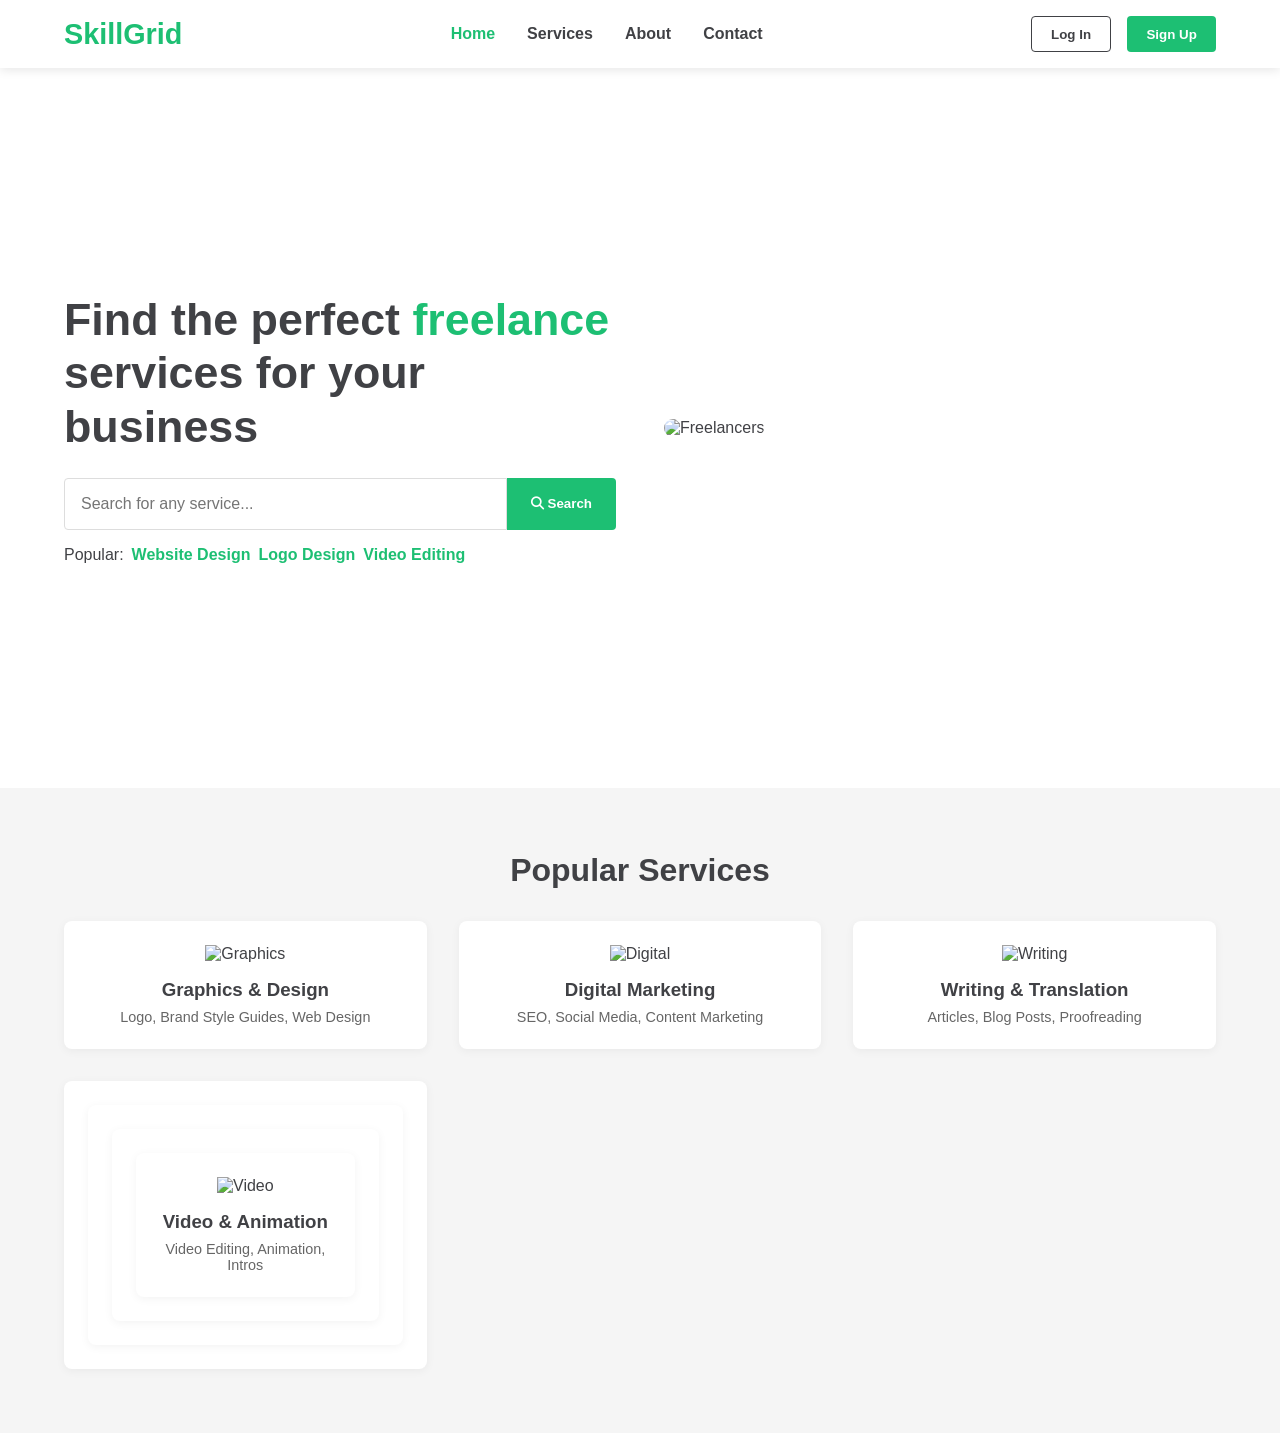
==== commit 8279bf21: "Update index.html" ====
--- a/index.html
+++ b/index.html
@@ -12,7 +12,7 @@
         <div class="logo">SkillGrid</div>
         <nav class="nav-links" id="navLinks">
             <a href="index.html" class="active">Home</a>
-            <a href="services.html">Services</a>
+          <a href="services.html">Services</a>
             <a href="#">About</a>
             <a href="#">Contact</a>
         </nav>
@@ -30,7 +30,7 @@
             <h1>Find the perfect <span>freelance</span> services for your business</h1>
             <div class="search-bar">
                 <input type="text" id="homeSearchInput" placeholder="Search for any service...">
-                <button id="homeSearchBtn"><i class="fas fa-search"></i> Search</button>
+                 <button id="homeSearchBtn"><i class="fas fa-search"></i> Search</button>
             </div>
             <div class="popular-tags">
                 <span>Popular:</span>
@@ -62,7 +62,10 @@
                 <h3>Writing & Translation</h3>
                 <p>Articles, Blog Posts, Proofreading</p>
             </div>
-            <div class="service-card" data-category="video-editing">
+           <div class="service-card" data-category="graphic-design">
+         <div class="service-card" data-category="marketing">
+         <div class="service-card" data-category="writing">
+          <div class="service-card" data-category="video-editing">
                 <img src="https://cdn-icons-png.flaticon.com/512/1006/1006363.png" alt="Video">
                 <h3>Video & Animation</h3>
                 <p>Video Editing, Animation, Intros</p>
--- a/style.css
+++ b/style.css
@@ -1,20 +1,18 @@
+:root {
+    --primary: #1dbf73;
+    --dark: #404145;
+    --light: #f5f5f5;
+}
+
 * {
     margin: 0;
     padding: 0;
     box-sizing: border-box;
-    font-family: 'Poppins', sans-serif;
-}
-
-:root {
-    --primary: #4f46e5;
-    --primary-dark: #4338ca;
-    --dark: #1e293b;
-    --light: #f8fafc;
-    --gray: #64748b;
+    font-family: 'Segoe UI', sans-serif;
 }
 
 body {
-    background: var(--light);
+    background-color: white;
     color: var(--dark);
 }
 
@@ -28,32 +26,27 @@
     box-shadow: 0 2px 10px rgba(0,0,0,0.1);
     position: sticky;
     top: 0;
-    z-index: 1000;
+    z-index: 100;
 }
 
 .logo {
-    font-size: 1.5rem;
-    font-weight: 700;
-    color: var(--primary);
-    display: flex;
-    align-items: center;
-    gap: 8px;
+    font-size: 1.8rem;
+    font-weight: 800;
+    color: var(--primary);
 }
 
 .nav-links {
     display: flex;
-    list-style: none;
     gap: 2rem;
 }
 
 .nav-links a {
     text-decoration: none;
     color: var(--dark);
-    font-weight: 500;
-    transition: 0.3s;
-}
-
-.nav-links a:hover {
+    font-weight: 600;
+}
+
+.nav-links a:hover, .nav-links .active {
     color: var(--primary);
 }
 
@@ -64,24 +57,21 @@
 
 .btn-login, .btn-signup {
     padding: 0.6rem 1.2rem;
-    border: none;
-    border-radius: 8px;
+    border-radius: 4px;
+    font-weight: 600;
     cursor: pointer;
-    font-weight: 600;
 }
 
 .btn-login {
     background: transparent;
-    color: var(--primary);
+    border: 1px solid var(--dark);
+    color: var(--dark);
 }
 
 .btn-signup {
     background: var(--primary);
+    border: none;
     color: white;
-}
-
-.btn-signup:hover {
-    background: var(--primary-dark);
 }
 
 .hamburger {
@@ -95,111 +85,110 @@
     display: flex;
     align-items: center;
     padding: 4rem 5%;
-    gap: 2rem;
+    gap: 3rem;
     min-height: 80vh;
+    flex-wrap: nowrap;
 }
 
 .hero-content {
     flex: 1;
+    min-width: 400px;
 }
 
 .hero-content h1 {
-    font-size: 3rem;
+    font-size: 2.8rem;
+    margin-bottom: 1.5rem;
     line-height: 1.2;
-    margin-bottom: 1rem;
 }
 
 .hero-content h1 span {
     color: var(--primary);
 }
 
-.hero-content p {
-    color: var(--gray);
-    margin-bottom: 2rem;
-    font-size: 1.1rem;
-}
-
 .search-bar {
     display: flex;
-    max-width: 500px;
+    max-width: 600px;
     margin-bottom: 1rem;
 }
 
 .search-bar input {
     flex: 1;
     padding: 1rem;
-    border: 2px solid #e2e8f0;
-    border-radius: 8px 0 0 8px;
-    outline: none;
+    border: 1px solid #ddd;
+    border-radius: 4px 0 0 4px;
+    font-size: 1rem;
 }
 
 .search-bar button {
-    padding: 1rem 1.5rem;
+    padding: 0 1.5rem;
     background: var(--primary);
     color: white;
     border: none;
-    border-radius: 0 8px 8px 0;
+    border-radius: 0 4px 4px 0;
     cursor: pointer;
-}
-
-.popular-tags span {
-    font-weight: 600;
-    margin-right: 10px;
+    font-weight: 600;
+}
+
+.popular-tags {
+    margin-top: 1rem;
+    display: flex;
+    flex-wrap: wrap;
+    gap: 0.5rem;
+    align-items: center;
 }
 
 .popular-tags a {
+    color: var(--primary);
     text-decoration: none;
-    color: var(--primary);
-    border: 1px solid var(--primary);
-    padding: 0.3rem 0.8rem;
-    border-radius: 20px;
-    margin-right: 8px;
-    font-size: 0.9rem;
+    font-weight: 600;
 }
 
 .hero-image {
     flex: 1;
+    max-width: 600px;
 }
 
 .hero-image img {
     width: 100%;
     border-radius: 16px;
-}
-
-/* Services Section */
-.services {
+    object-fit: cover;
+}
+
+/* Popular Services */
+.popular-services {
     padding: 4rem 5%;
-    background: white;
-}
-
-.services h2 {
+    background: var(--light);
+}
+
+.popular-services h2 {
+    font-size: 2rem;
+    margin-bottom: 2rem;
     text-align: center;
-    font-size: 2.2rem;
-    margin-bottom: 3rem;
 }
 
 .services-grid {
     display: grid;
-    grid-template-columns: repeat(auto-fit, minmax(250px, 1fr));
+    grid-template-columns: repeat(auto-fill, minmax(250px, 1fr));
     gap: 2rem;
 }
 
 .service-card {
-    background: var(--light);
-    padding: 2rem;
-    border-radius: 12px;
+    background: white;
+    border-radius: 8px;
+    padding: 1.5rem;
     text-align: center;
-    transition: 0.3s;
-    border: 1px solid #e2e8f0;
+    box-shadow: 0 2px 10px rgba(0,0,0,0.05);
+    transition: transform 0.3s;
+    cursor: pointer;
 }
 
 .service-card:hover {
-    transform: translateY(-8px);
-    box-shadow: 0 10px 25px rgba(79, 70, 229, 0.15);
+    transform: translateY(-5px);
 }
 
 .service-card img {
     width: 60px;
+    height: 60px;
     margin-bottom: 1rem;
 }
 
@@ -208,59 +197,141 @@
 }
 
 .service-card p {
-    color: var(--gray);
+    color: #666;
     font-size: 0.9rem;
 }
 
-/* Footer */
-footer {
-    background: var(--dark);
+/* Day 2: Services Page Styles */
+.services-page {
+    padding: 2rem 5%;
+    max-width: 1400px;
+    margin: 0 auto;
+}
+
+.page-header {
+    text-align: center;
+    margin-bottom: 3rem;
+}
+
+.page-header h1 {
+    font-size: 2.5rem;
+    color: var(--dark);
+    margin-bottom: 0.5rem;
+}
+
+.search-container {
+    max-width: 600px;
+    margin: 0 auto 2rem;
+}
+
+.filters-container {
+    margin-bottom: 3rem;
+    text-align: center;
+}
+
+.filters-container h3 {
+    margin-bottom: 1rem;
+    color: var(--dark);
+}
+
+.category-filters {
+    display: flex;
+    gap: 0.5rem;
+    justify-content: center;
+    flex-wrap: wrap;
+}
+
+.filter-btn {
+    padding: 0.6rem 1.2rem;
+    border: 2px solid var(--primary);
+    background: white;
+    color: var(--primary);
+    border-radius: 25px;
+    cursor: pointer;
+    transition: all 0.3s;
+    font-weight: 600;
+}
+
+.filter-btn:hover, .filter-btn.active {
+    background: var(--primary);
     color: white;
-    padding: 3rem 5% 1rem;
-}
-
-.footer-content {
+}
+
+.services-grid {
     display: grid;
-    grid-template-columns: repeat(auto-fit, minmax(200px, 1fr));
+    grid-template-columns: repeat(auto-fill, minmax(300px, 1fr));
     gap: 2rem;
-    margin-bottom: 2rem;
-}
-
-.footer-col h3, .footer-col h4 {
+}
+
+.service-item {
+    background: white;
+    border-radius: 12px;
+    overflow: hidden;
+    box-shadow: 0 2px 10px rgba(0,0,0,0.1);
+    transition: transform 0.3s, box-shadow 0.3s;
+}
+
+.service-item:hover {
+    transform: translateY(-5px);
+    box-shadow: 0 5px 20px rgba(0,0,0,0.15);
+}
+
+.service-image {
+    width: 100%;
+    height: 200px;
+    overflow: hidden;
+}
+
+.service-image img {
+    width: 100%;
+    height: 100%;
+    object-fit: cover;
+}
+
+.service-content {
+    padding: 1.5rem;
+}
+
+.service-content h3 {
+    font-size: 1.2rem;
+    margin-bottom: 0.5rem;
+    color: var(--dark);
+}
+
+.freelancer-name {
+    color: #666;
+    font-size: 0.9rem;
+    margin-bottom: 0.8rem;
+}
+
+.service-desc {
+    color: #555;
+    font-size: 0.95rem;
     margin-bottom: 1rem;
-}
-
-.footer-col a {
-    display: block;
-    color: #cbd5e1;
-    text-decoration: none;
-    margin-bottom: 0.5rem;
-    font-size: 0.9rem;
-}
-
-.footer-col a:hover {
-    color: white;
-}
-
-.social-icons {
-    display: flex;
-    gap: 1rem;
-}
-
-.social-icons a {
-    font-size: 1.2rem;
-}
-
-.footer-bottom {
-    text-align: center;
-    padding-top: 1.5rem;
-    border-top: 1px solid #334155;
-    color: #94a3b8;
-    font-size: 0.9rem;
+    line-height: 1.5;
+}
+
+.service-footer {
+    display: flex;
+    justify-content: space-between;
+    align-items: center;
+    padding-top: 1rem;
+    border-top: 1px solid #eee;
+}
+
+.price {
+    font-weight: 700;
+    color: var(--primary);
+    font-size: 1.1rem;
+}
+
+.rating {
+    color: #ffa500;
+    font-weight: 600;
 }
 
 /* Responsive Design */
-@media (max-width: 768px) {
+@media (max-width: 992px) {
     .nav-links, .nav-buttons {
         display: none;
     }
@@ -285,185 +356,6 @@
         flex-direction: column;
         text-align: center;
         padding: 2rem 5%;
-    }
-    
-    .hero-content h1 {
-        font-size: 2rem;
-    }
-    
-    .search-bar {
-        flex-direction: column;
-    }
-    
-    .search-bar input, .search-bar button {
-        border-radius: 8px;
-        width: 100%;
-    }
-    
-    .search-bar button {
-        margin-top: 0.5rem;
-    }
-}
-/* Day 2: Services Page Styles */
-.services-page {
-    padding: 2rem 5%;
-    max-width: 1400px;
-    margin: 0 auto;
-}
-
-.page-header {
-    text-align: center;
-    margin-bottom: 3rem;
-}
-
-.page-header h1 {
-    font-size: 2.5rem;
-    color: var(--dark);
-    margin-bottom: 0.5rem;
-}
-
-.search-container {
-    max-width: 600px;
-    margin: 0 auto 2rem;
-}
-
-.filters-container {
-    margin-bottom: 3rem;
-    text-align: center;
-}
-
-.filters-container h3 {
-    margin-bottom: 1rem;
-    color: var(--dark);
-}
-
-.category-filters {
-    display: flex;
-    gap: 0.5rem;
-    justify-content: center;
-    flex-wrap: wrap;
-}
-
-.filter-btn {
-    padding: 0.6rem 1.2rem;
-    border: 2px solid var(--primary);
-    background: white;
-    color: var(--primary);
-    border-radius: 25px;
-    cursor: pointer;
-    transition: all 0.3s;
-    font-weight: 600;
-}
-
-.filter-btn:hover, .filter-btn.active {
-    background: var(--primary);
-    color: white;
-}
-
-/* Responsive Grid Layout */
-.services-grid {
-    display: grid;
-    grid-template-columns: repeat(auto-fill, minmax(300px, 1fr));
-    gap: 2rem;
-}
-
-.service-item {
-    background: white;
-    border-radius: 12px;
-    overflow: hidden;
-    box-shadow: 0 2px 10px rgba(0,0,0,0.1);
-    transition: transform 0.3s, box-shadow 0.3s;
-}
-
-.service-item:hover {
-    transform: translateY(-5px);
-    box-shadow: 0 5px 20px rgba(0,0,0,0.15);
-}
-
-.service-image {
-    width: 100%;
-    height: 200px;
-    overflow: hidden;
-}
-
-.service-image img {
-    width: 100%;
-    height: 100%;
-    object-fit: cover;
-}
-
-.service-content {
-    padding: 1.5rem;
-}
-
-.service-content h3 {
-    font-size: 1.2rem;
-    margin-bottom: 0.5rem;
-    color: var(--dark);
-}
-
-.freelancer-name {
-    color: #666;
-    font-size: 0.9rem;
-    margin-bottom: 0.8rem;
-}
-
-.service-desc {
-    color: #555;
-    font-size: 0.95rem;
-    margin-bottom: 1rem;
-    line-height: 1.5;
-}
-
-.service-footer {
-    display: flex;
-    justify-content: space-between;
-    align-items: center;
-    padding-top: 1rem;
-    border-top: 1px solid #eee;
-}
-
-.price {
-    font-weight: 700;
-    color: var(--primary);
-    font-size: 1.1rem;
-}
-
-.rating {
-    color: #ffa500;
-    font-weight: 600;
-}
-
-.navbar .active {
-    color: var(--primary);
-    font-weight: 600;
-}
-/* Responsive Design */
-@media (max-width: 992px) {
-    .nav-links, .nav-buttons {
-        display: none;
-    }
-    
-    .nav-links.active {
-        display: flex;
-        flex-direction: column;
-        position: absolute;
-        top: 70px;
-        left: 0;
-        width: 100%;
-        background: white;
-        padding: 1rem 5%;
-        box-shadow: 0 5px 10px rgba(0,0,0,0.1);
-    }
-    
-    .hamburger {
-        display: block;
-    }
-    
-    .hero {
-        flex-direction: column;
-        text-align: center;
-        padding: 2rem 5%;
         min-height: auto;
     }
     
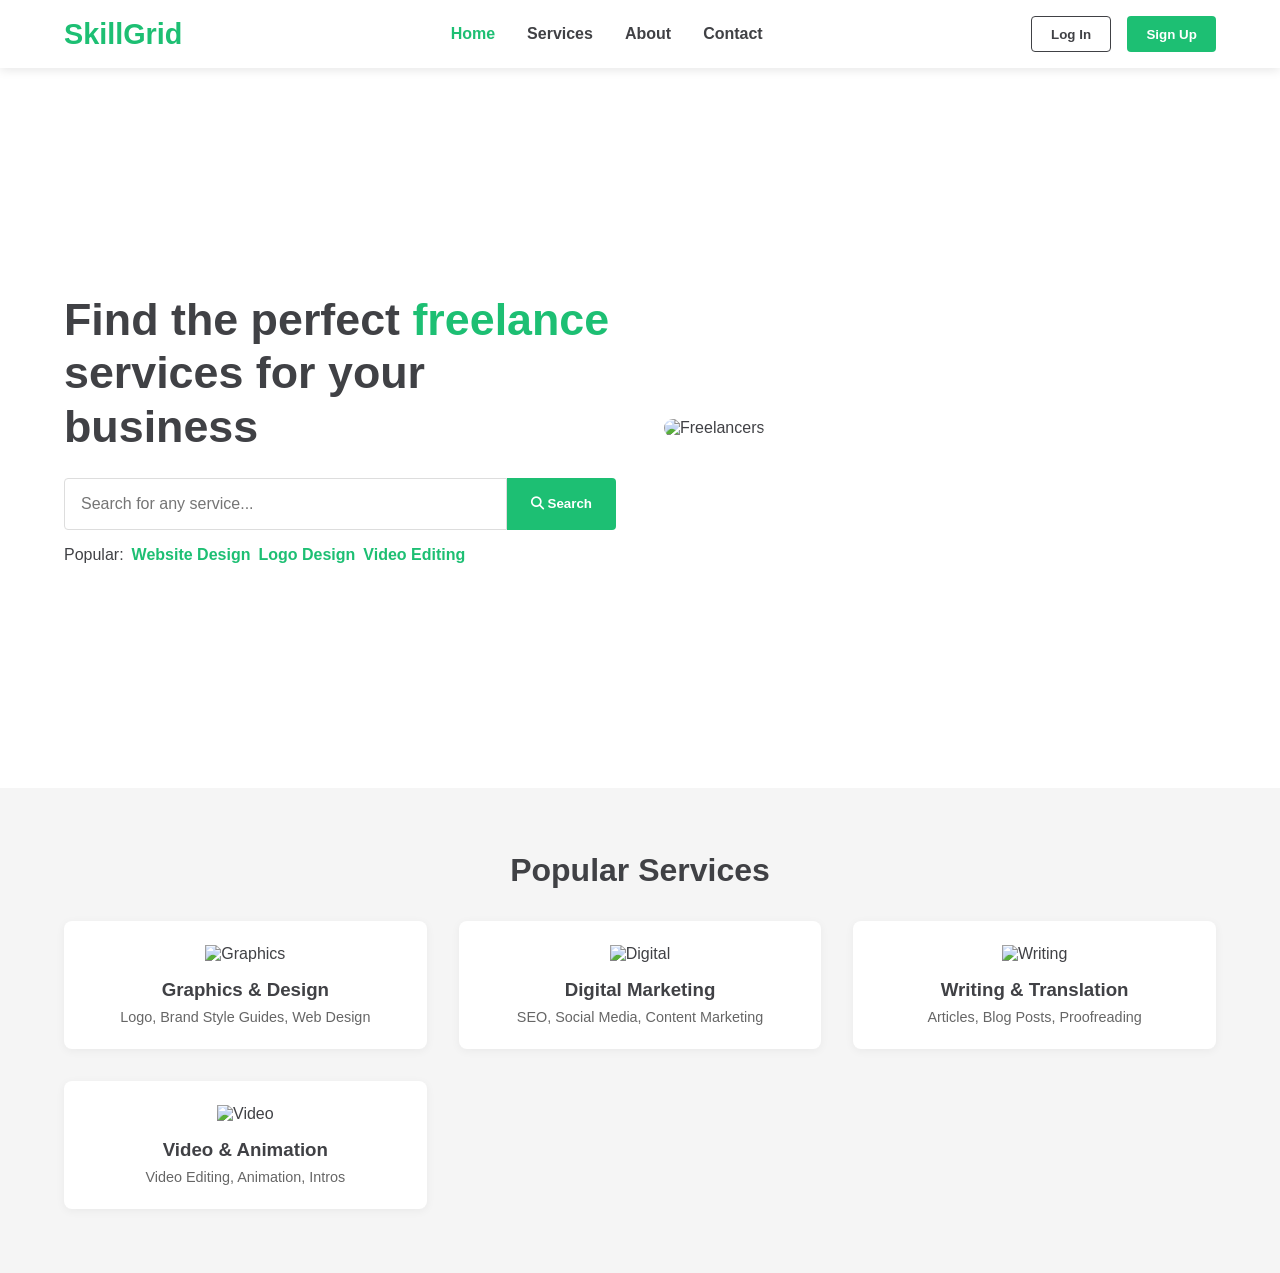
==== commit a5527440: "index.html" ====
--- a/index.html
+++ b/index.html
@@ -12,7 +12,7 @@
         <div class="logo">SkillGrid</div>
         <nav class="nav-links" id="navLinks">
             <a href="index.html" class="active">Home</a>
-          <a href="services.html">Services</a>
+            <a href="services.html">Services</a>
             <a href="#">About</a>
             <a href="#">Contact</a>
         </nav>
@@ -30,7 +30,7 @@
             <h1>Find the perfect <span>freelance</span> services for your business</h1>
             <div class="search-bar">
                 <input type="text" id="homeSearchInput" placeholder="Search for any service...">
-                 <button id="homeSearchBtn"><i class="fas fa-search"></i> Search</button>
+                <button id="homeSearchBtn"><i class="fas fa-search"></i> Search</button>
             </div>
             <div class="popular-tags">
                 <span>Popular:</span>
@@ -62,10 +62,7 @@
                 <h3>Writing & Translation</h3>
                 <p>Articles, Blog Posts, Proofreading</p>
             </div>
-           <div class="service-card" data-category="graphic-design">
-         <div class="service-card" data-category="marketing">
-         <div class="service-card" data-category="writing">
-          <div class="service-card" data-category="video-editing">
+            <div class="service-card" data-category="video-editing">
                 <img src="https://cdn-icons-png.flaticon.com/512/1006/1006363.png" alt="Video">
                 <h3>Video & Animation</h3>
                 <p>Video Editing, Animation, Intros</p>
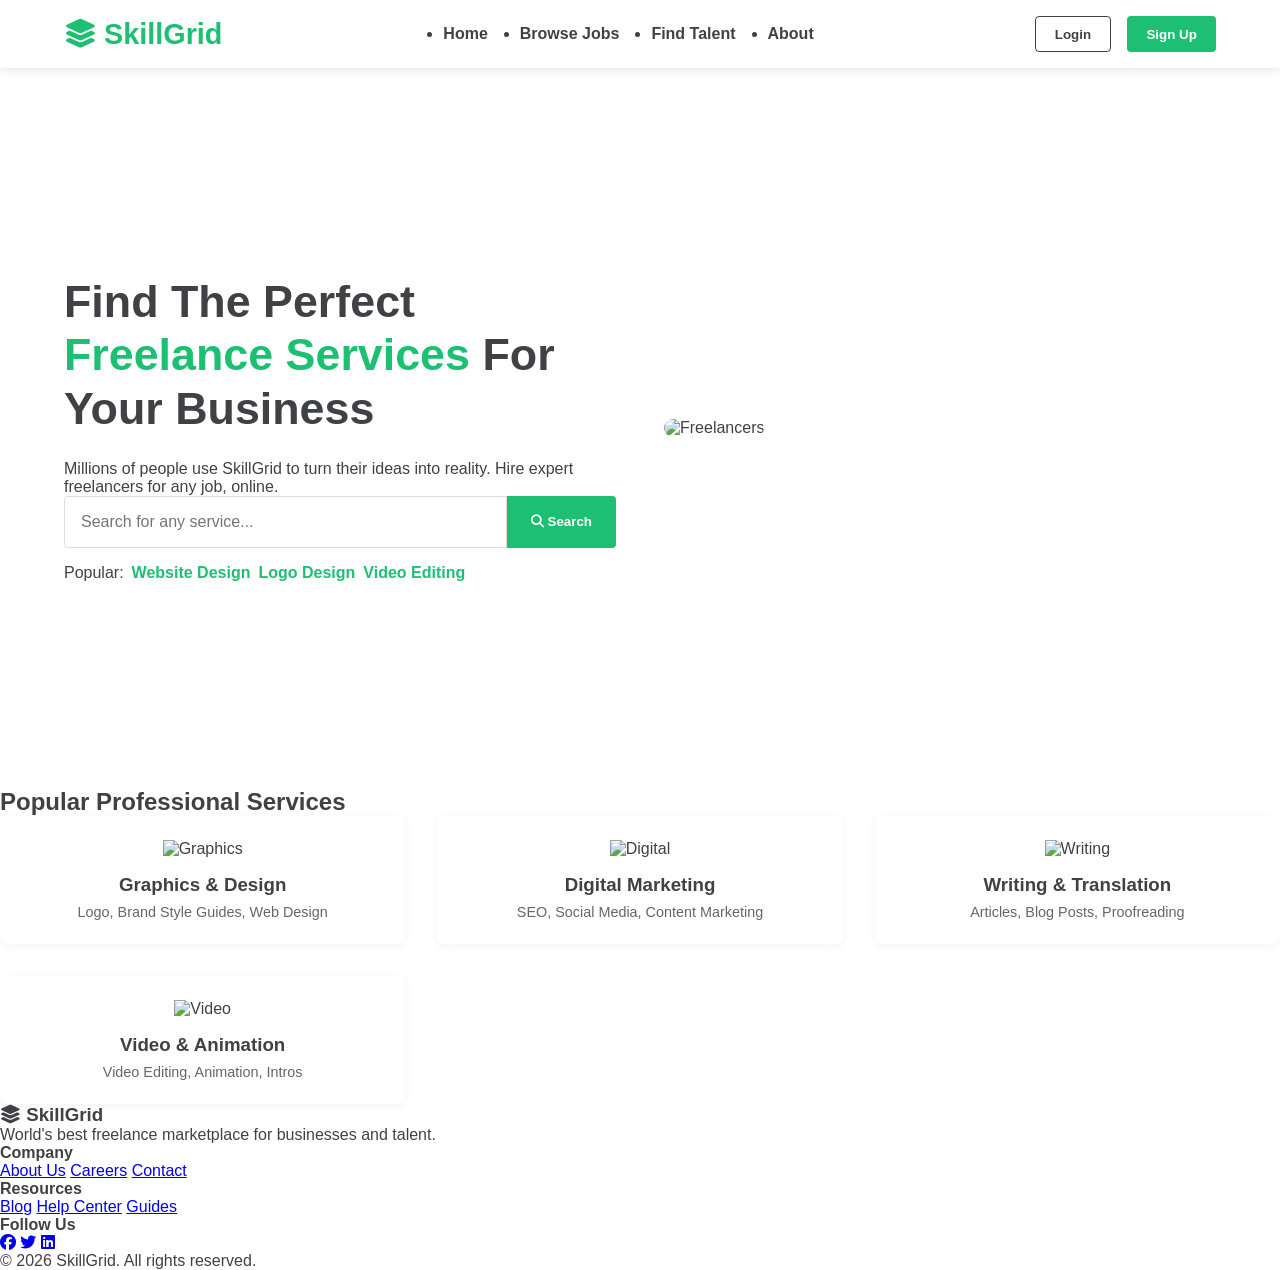
==== commit bd27a992: "index.html" ====
--- a/index.html
+++ b/index.html
@@ -3,66 +3,76 @@
 <head>
     <meta charset="UTF-8">
     <meta name="viewport" content="width=device-width, initial-scale=1.0">
-    <title>SkillGrid - Freelance Services</title>
+    <title>SkillGrid - Hire Top Freelancers</title>
     <link rel="stylesheet" href="style.css">
-    <link rel="stylesheet" href="https://cdnjs.cloudflare.com/ajax/libs/font-awesome/6.5.0/css/all.min.css">
+    <link href="https://fonts.googleapis.com/css2?family=Poppins:wght@300;400;600;700&display=swap" rel="stylesheet">
+    <link rel="stylesheet" href="https://cdnjs.cloudflare.com/ajax/libs/font-awesome/6.4.0/css/all.min.css">
 </head>
 <body>
-    <header class="navbar">
-        <div class="logo">SkillGrid</div>
-        <nav class="nav-links" id="navLinks">
-            <a href="index.html" class="active">Home</a>
-            <a href="services.html">Services</a>
-            <a href="#">About</a>
-            <a href="#">Contact</a>
+    <!-- Responsive Navbar -->
+    <header>
+        <nav class="navbar">
+            <div class="logo">
+                <i class="fas fa-layer-group"></i>
+                <span>SkillGrid</span>
+            </div>
+            <ul class="nav-links" id="navLinks">
+                <li><a href="#">Home</a></li>
+                <li><a href="#">Browse Jobs</a></li>
+                <li><a href="#">Find Talent</a></li>
+                <li><a href="#">About</a></li>
+            </ul>
+            <div class="nav-buttons">
+                <button class="btn-login">Login</button>
+                <button class="btn-signup">Sign Up</button>
+            </div>
+            <div class="hamburger" id="hamburger">
+                <i class="fas fa-bars"></i>
+            </div>
         </nav>
-        <div class="nav-buttons">
-            <button class="btn-login">Log In</button>
-            <button class="btn-signup">Sign Up</button>
-        </div>
-        <div class="hamburger" id="hamburger">
-            <i class="fas fa-bars"></i>
-        </div>
     </header>
 
-    <main class="hero">
+    <!-- Hero Section -->
+    <section class="hero">
         <div class="hero-content">
-            <h1>Find the perfect <span>freelance</span> services for your business</h1>
+            <h1>Find The Perfect <span>Freelance Services</span> For Your Business</h1>
+            <p>Millions of people use SkillGrid to turn their ideas into reality. Hire expert freelancers for any job, online.</p>
             <div class="search-bar">
-                <input type="text" id="homeSearchInput" placeholder="Search for any service...">
-                <button id="homeSearchBtn"><i class="fas fa-search"></i> Search</button>
+                <input type="text" placeholder="Search for any service...">
+                <button><i class="fas fa-search"></i> Search</button>
             </div>
             <div class="popular-tags">
                 <span>Popular:</span>
-                <a href="#" data-category="web-dev">Website Design</a>
-                <a href="#" data-category="graphic-design">Logo Design</a>
-                <a href="#" data-category="video-editing">Video Editing</a>
+                <a href="#">Website Design</a>
+                <a href="#">Logo Design</a>
+                <a href="#">Video Editing</a>
             </div>
         </div>
         <div class="hero-image">
-            <img src="https://images.unsplash.com/photo-1522202176988-66273c2fd55f?w=600" alt="Freelancers">
+            <img src="https://images.unsplash.com/photo-1553877522-43269d4ea984?w=600" alt="Freelancers">
         </div>
-    </main>
+    </section>
 
-    <section class="popular-services">
-        <h2>Popular Services</h2>
+    <!-- Featured Services Section -->
+    <section class="services">
+        <h2>Popular Professional Services</h2>
         <div class="services-grid">
-            <div class="service-card" data-category="graphic-design">
+            <div class="service-card">
                 <img src="https://cdn-icons-png.flaticon.com/512/1055/1055666.png" alt="Graphics">
                 <h3>Graphics & Design</h3>
                 <p>Logo, Brand Style Guides, Web Design</p>
             </div>
-            <div class="service-card" data-category="marketing">
+            <div class="service-card">
                 <img src="https://cdn-icons-png.flaticon.com/512/2920/2920277.png" alt="Digital">
                 <h3>Digital Marketing</h3>
                 <p>SEO, Social Media, Content Marketing</p>
             </div>
-            <div class="service-card" data-category="writing">
+            <div class="service-card">
                 <img src="https://cdn-icons-png.flaticon.com/512/2282/2282188.png" alt="Writing">
                 <h3>Writing & Translation</h3>
                 <p>Articles, Blog Posts, Proofreading</p>
             </div>
-            <div class="service-card" data-category="video-editing">
+            <div class="service-card">
                 <img src="https://cdn-icons-png.flaticon.com/512/1006/1006363.png" alt="Video">
                 <h3>Video & Animation</h3>
                 <p>Video Editing, Animation, Intros</p>
@@ -70,6 +80,39 @@
         </div>
     </section>
 
+    <!-- Footer -->
+    <footer>
+        <div class="footer-content">
+            <div class="footer-col">
+                <h3><i class="fas fa-layer-group"></i> SkillGrid</h3>
+                <p>World's best freelance marketplace for businesses and talent.</p>
+            </div>
+            <div class="footer-col">
+                <h4>Company</h4>
+                <a href="#">About Us</a>
+                <a href="#">Careers</a>
+                <a href="#">Contact</a>
+            </div>
+            <div class="footer-col">
+                <h4>Resources</h4>
+                <a href="#">Blog</a>
+                <a href="#">Help Center</a>
+                <a href="#">Guides</a>
+            </div>
+            <div class="footer-col">
+                <h4>Follow Us</h4>
+                <div class="social-icons">
+                    <a href="#"><i class="fab fa-facebook"></i></a>
+                    <a href="#"><i class="fab fa-twitter"></i></a>
+                    <a href="#"><i class="fab fa-linkedin"></i></a>
+                </div>
+            </div>
+        </div>
+        <div class="footer-bottom">
+            <p>&copy; 2026 SkillGrid. All rights reserved.</p>
+        </div>
+    </footer>
+
     <script src="script.js"></script>
 </body>
 </html>
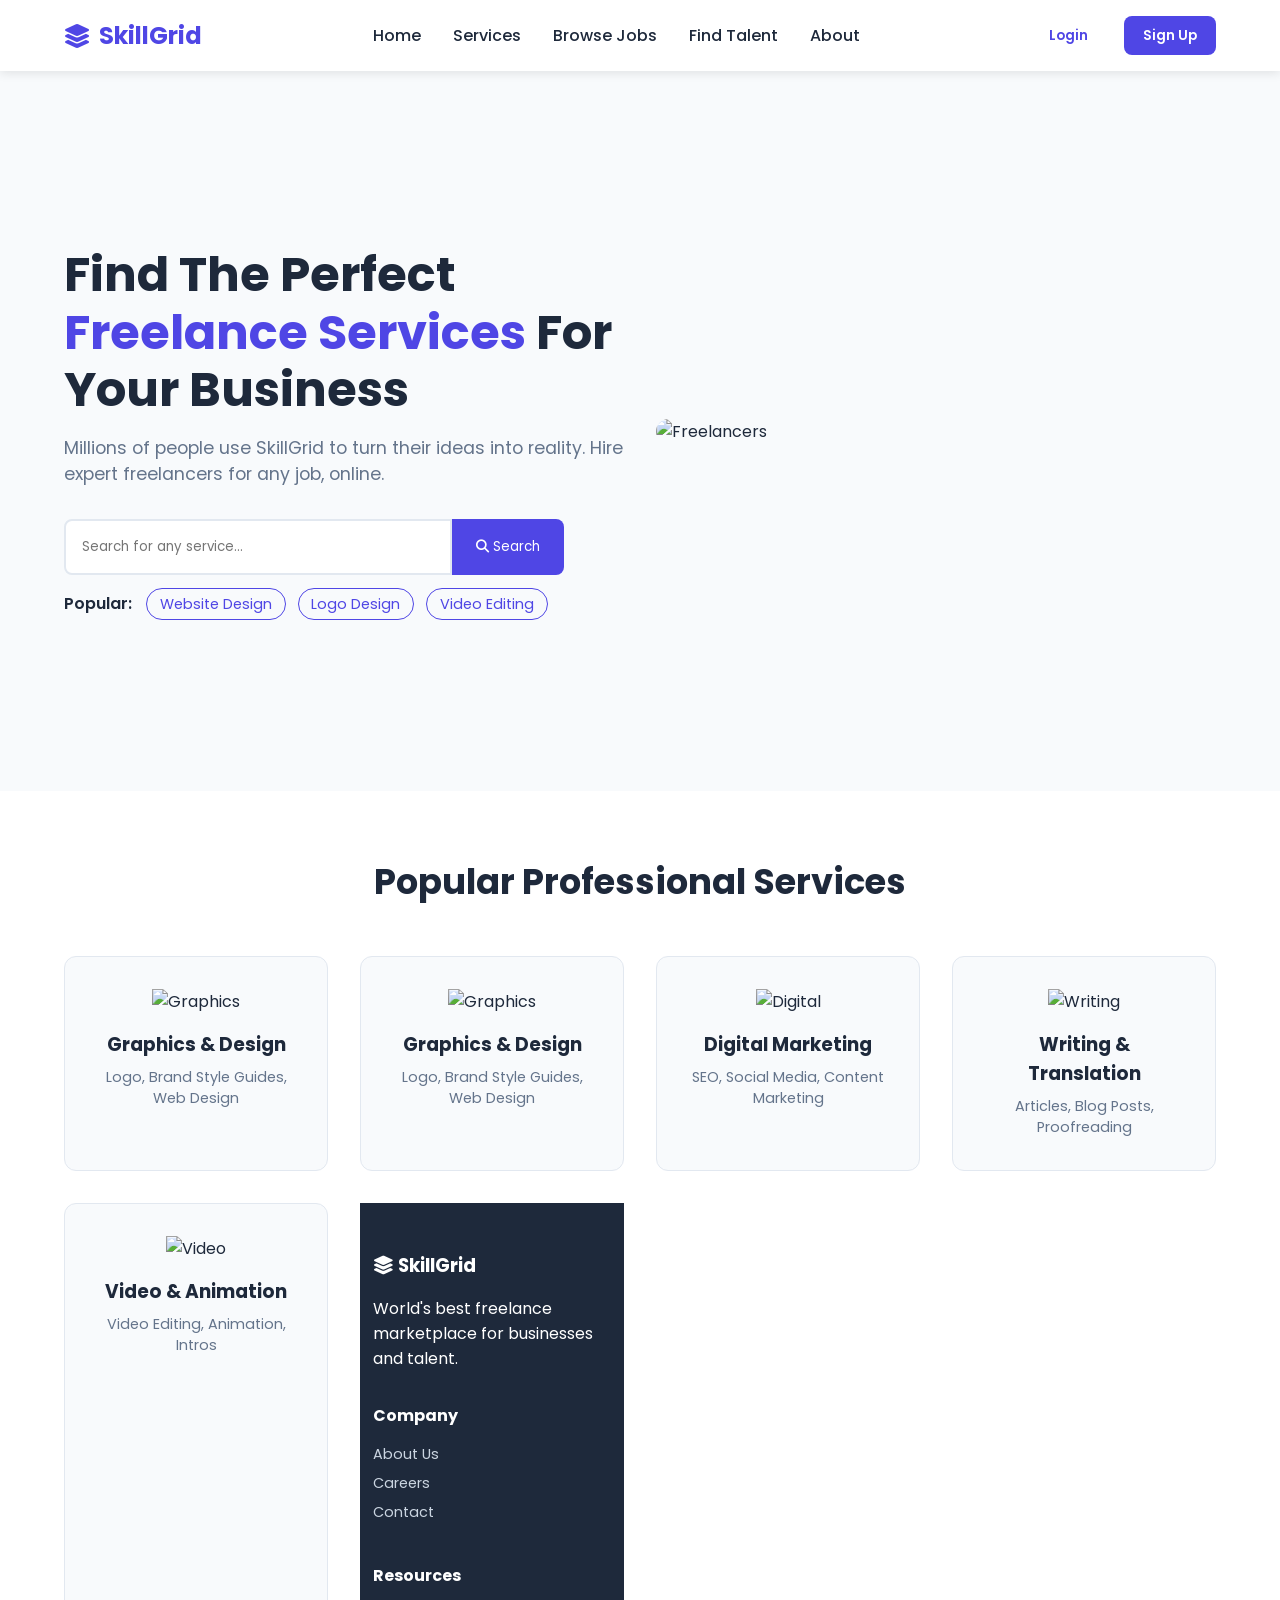
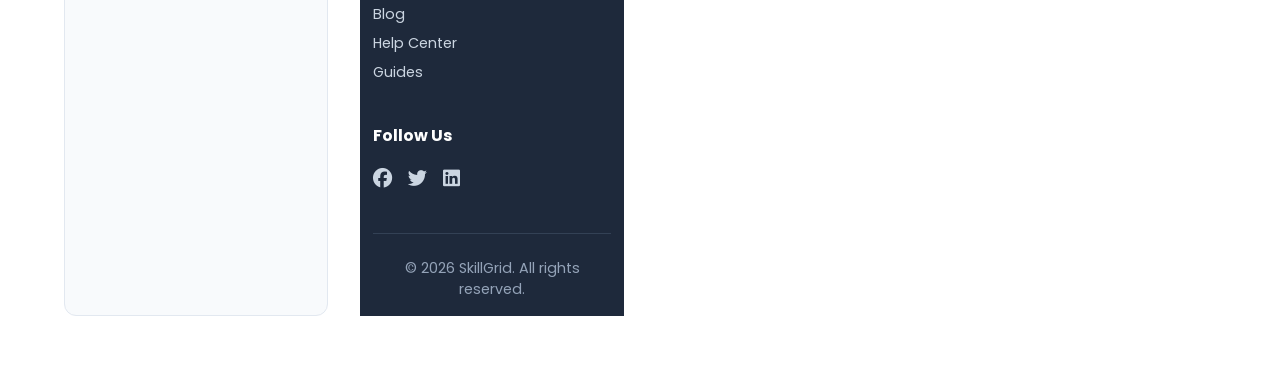
==== commit 7e1af636: "Update index.html" ====
--- a/index.html
+++ b/index.html
@@ -16,12 +16,13 @@
                 <i class="fas fa-layer-group"></i>
                 <span>SkillGrid</span>
             </div>
-            <ul class="nav-links" id="navLinks">
-                <li><a href="#">Home</a></li>
-                <li><a href="#">Browse Jobs</a></li>
-                <li><a href="#">Find Talent</a></li>
-                <li><a href="#">About</a></li>
-            </ul>
+           <ul class="nav-links" id="navLinks">
+    <li><a href="index.html">Home</a></li>
+    <li><a href="services.html">Services</a></li> <!-- YE LINE ADD KARO -->
+    <li><a href="#">Browse Jobs</a></li>
+    <li><a href="#">Find Talent</a></li>
+    <li><a href="#">About</a></li>
+</ul>
             <div class="nav-buttons">
                 <button class="btn-login">Login</button>
                 <button class="btn-signup">Sign Up</button>
@@ -37,16 +38,16 @@
         <div class="hero-content">
             <h1>Find The Perfect <span>Freelance Services</span> For Your Business</h1>
             <p>Millions of people use SkillGrid to turn their ideas into reality. Hire expert freelancers for any job, online.</p>
-            <div class="search-bar">
-                <input type="text" placeholder="Search for any service...">
-                <button><i class="fas fa-search"></i> Search</button>
-            </div>
-            <div class="popular-tags">
-                <span>Popular:</span>
-                <a href="#">Website Design</a>
-                <a href="#">Logo Design</a>
-                <a href="#">Video Editing</a>
-            </div>
+           <div class="search-bar">
+    <input type="text" id="homeSearchInput" placeholder="Search for any service...">
+    <button id="homeSearchBtn"><i class="fas fa-search"></i> Search</button>
+</div>
+          <div class="popular-tags">
+    <span>Popular:</span>
+    <a href="#" data-category="web-dev">Website Design</a>
+    <a href="#" data-category="graphic-design">Logo Design</a>
+    <a href="#" data-category="video-editing">Video Editing</a>
+</div>
         </div>
         <div class="hero-image">
             <img src="https://images.unsplash.com/photo-1553877522-43269d4ea984?w=600" alt="Freelancers">
@@ -62,23 +63,26 @@
                 <h3>Graphics & Design</h3>
                 <p>Logo, Brand Style Guides, Web Design</p>
             </div>
-            <div class="service-card">
-                <img src="https://cdn-icons-png.flaticon.com/512/2920/2920277.png" alt="Digital">
-                <h3>Digital Marketing</h3>
-                <p>SEO, Social Media, Content Marketing</p>
-            </div>
-            <div class="service-card">
-                <img src="https://cdn-icons-png.flaticon.com/512/2282/2282188.png" alt="Writing">
-                <h3>Writing & Translation</h3>
-                <p>Articles, Blog Posts, Proofreading</p>
-            </div>
-            <div class="service-card">
-                <img src="https://cdn-icons-png.flaticon.com/512/1006/1006363.png" alt="Video">
-                <h3>Video & Animation</h3>
-                <p>Video Editing, Animation, Intros</p>
-            </div>
-        </div>
-    </section>
+            <div class="service-card" data-category="graphic-design">
+    <img src="https://cdn-icons-png.flaticon.com/512/1055/1055666.png" alt="Graphics">
+    <h3>Graphics & Design</h3>
+    <p>Logo, Brand Style Guides, Web Design</p>
+</div>
+<div class="service-card" data-category="marketing">
+    <img src="https://cdn-icons-png.flaticon.com/512/2920/2920277.png" alt="Digital">
+    <h3>Digital Marketing</h3>
+    <p>SEO, Social Media, Content Marketing</p>
+</div>
+<div class="service-card" data-category="writing">
+    <img src="https://cdn-icons-png.flaticon.com/512/2282/2282188.png" alt="Writing">
+    <h3>Writing & Translation</h3>
+    <p>Articles, Blog Posts, Proofreading</p>
+</div>
+<div class="service-card" data-category="video-editing">
+    <img src="https://cdn-icons-png.flaticon.com/512/1006/1006363.png" alt="Video">
+    <h3>Video & Animation</h3>
+    <p>Video Editing, Animation, Intros</p>
+</div>
 
     <!-- Footer -->
     <footer>
--- a/style.css
+++ b/style.css
@@ -1,18 +1,20 @@
-:root {
-    --primary: #1dbf73;
-    --dark: #404145;
-    --light: #f5f5f5;
-}
-
 * {
     margin: 0;
     padding: 0;
     box-sizing: border-box;
-    font-family: 'Segoe UI', sans-serif;
+    font-family: 'Poppins', sans-serif;
+}
+
+:root {
+    --primary: #4f46e5;
+    --primary-dark: #4338ca;
+    --dark: #1e293b;
+    --light: #f8fafc;
+    --gray: #64748b;
 }
 
 body {
-    background-color: white;
+    background: var(--light);
     color: var(--dark);
 }
 
@@ -26,27 +28,32 @@
     box-shadow: 0 2px 10px rgba(0,0,0,0.1);
     position: sticky;
     top: 0;
-    z-index: 100;
+    z-index: 1000;
 }
 
 .logo {
-    font-size: 1.8rem;
-    font-weight: 800;
-    color: var(--primary);
+    font-size: 1.5rem;
+    font-weight: 700;
+    color: var(--primary);
+    display: flex;
+    align-items: center;
+    gap: 8px;
 }
 
 .nav-links {
     display: flex;
+    list-style: none;
     gap: 2rem;
 }
 
 .nav-links a {
     text-decoration: none;
     color: var(--dark);
-    font-weight: 600;
-}
-
-.nav-links a:hover, .nav-links .active {
+    font-weight: 500;
+    transition: 0.3s;
+}
+
+.nav-links a:hover {
     color: var(--primary);
 }
 
@@ -57,21 +64,24 @@
 
 .btn-login, .btn-signup {
     padding: 0.6rem 1.2rem;
-    border-radius: 4px;
+    border: none;
+    border-radius: 8px;
+    cursor: pointer;
     font-weight: 600;
-    cursor: pointer;
 }
 
 .btn-login {
     background: transparent;
-    border: 1px solid var(--dark);
-    color: var(--dark);
+    color: var(--primary);
 }
 
 .btn-signup {
     background: var(--primary);
-    border: none;
     color: white;
+}
+
+.btn-signup:hover {
+    background: var(--primary-dark);
 }
 
 .hamburger {
@@ -85,110 +95,111 @@
     display: flex;
     align-items: center;
     padding: 4rem 5%;
-    gap: 3rem;
+    gap: 2rem;
     min-height: 80vh;
-    flex-wrap: nowrap;
 }
 
 .hero-content {
     flex: 1;
-    min-width: 400px;
 }
 
 .hero-content h1 {
-    font-size: 2.8rem;
-    margin-bottom: 1.5rem;
+    font-size: 3rem;
     line-height: 1.2;
+    margin-bottom: 1rem;
 }
 
 .hero-content h1 span {
     color: var(--primary);
 }
 
+.hero-content p {
+    color: var(--gray);
+    margin-bottom: 2rem;
+    font-size: 1.1rem;
+}
+
 .search-bar {
     display: flex;
-    max-width: 600px;
+    max-width: 500px;
     margin-bottom: 1rem;
 }
 
 .search-bar input {
     flex: 1;
     padding: 1rem;
-    border: 1px solid #ddd;
-    border-radius: 4px 0 0 4px;
-    font-size: 1rem;
+    border: 2px solid #e2e8f0;
+    border-radius: 8px 0 0 8px;
+    outline: none;
 }
 
 .search-bar button {
-    padding: 0 1.5rem;
+    padding: 1rem 1.5rem;
     background: var(--primary);
     color: white;
     border: none;
-    border-radius: 0 4px 4px 0;
+    border-radius: 0 8px 8px 0;
     cursor: pointer;
+}
+
+.popular-tags span {
     font-weight: 600;
-}
-
-.popular-tags {
-    margin-top: 1rem;
-    display: flex;
-    flex-wrap: wrap;
-    gap: 0.5rem;
-    align-items: center;
+    margin-right: 10px;
 }
 
 .popular-tags a {
-    color: var(--primary);
     text-decoration: none;
-    font-weight: 600;
+    color: var(--primary);
+    border: 1px solid var(--primary);
+    padding: 0.3rem 0.8rem;
+    border-radius: 20px;
+    margin-right: 8px;
+    font-size: 0.9rem;
 }
 
 .hero-image {
     flex: 1;
-    max-width: 600px;
 }
 
 .hero-image img {
     width: 100%;
     border-radius: 16px;
-    object-fit: cover;
-}
-
-/* Popular Services */
-.popular-services {
+}
+
+/* Services Section */
+.services {
     padding: 4rem 5%;
-    background: var(--light);
-}
-
-.popular-services h2 {
-    font-size: 2rem;
-    margin-bottom: 2rem;
+    background: white;
+}
+
+.services h2 {
     text-align: center;
+    font-size: 2.2rem;
+    margin-bottom: 3rem;
 }
 
 .services-grid {
     display: grid;
-    grid-template-columns: repeat(auto-fill, minmax(250px, 1fr));
+    grid-template-columns: repeat(auto-fit, minmax(250px, 1fr));
     gap: 2rem;
 }
 
 .service-card {
-    background: white;
-    border-radius: 8px;
-    padding: 1.5rem;
+    background: var(--light);
+    padding: 2rem;
+    border-radius: 12px;
     text-align: center;
-    box-shadow: 0 2px 10px rgba(0,0,0,0.05);
-    transition: transform 0.3s;
-    cursor: pointer;
+    transition: 0.3s;
+    border: 1px solid #e2e8f0;
 }
 
 .service-card:hover {
-    transform: translateY(-5px);
+    transform: translateY(-8px);
+    box-shadow: 0 10px 25px rgba(79, 70, 229, 0.15);
 }
 
 .service-card img {
     width: 60px;
-    height: 60px;
     margin-bottom: 1rem;
 }
 
@@ -197,141 +208,59 @@
 }
 
 .service-card p {
-    color: #666;
+    color: var(--gray);
     font-size: 0.9rem;
 }
 
-/* Day 2: Services Page Styles */
-.services-page {
-    padding: 2rem 5%;
-    max-width: 1400px;
-    margin: 0 auto;
-}
-
-.page-header {
+/* Footer */
+footer {
+    background: var(--dark);
+    color: white;
+    padding: 3rem 5% 1rem;
+}
+
+.footer-content {
+    display: grid;
+    grid-template-columns: repeat(auto-fit, minmax(200px, 1fr));
+    gap: 2rem;
+    margin-bottom: 2rem;
+}
+
+.footer-col h3, .footer-col h4 {
+    margin-bottom: 1rem;
+}
+
+.footer-col a {
+    display: block;
+    color: #cbd5e1;
+    text-decoration: none;
+    margin-bottom: 0.5rem;
+    font-size: 0.9rem;
+}
+
+.footer-col a:hover {
+    color: white;
+}
+
+.social-icons {
+    display: flex;
+    gap: 1rem;
+}
+
+.social-icons a {
+    font-size: 1.2rem;
+}
+
+.footer-bottom {
     text-align: center;
-    margin-bottom: 3rem;
-}
-
-.page-header h1 {
-    font-size: 2.5rem;
-    color: var(--dark);
-    margin-bottom: 0.5rem;
-}
-
-.search-container {
-    max-width: 600px;
-    margin: 0 auto 2rem;
-}
-
-.filters-container {
-    margin-bottom: 3rem;
-    text-align: center;
-}
-
-.filters-container h3 {
-    margin-bottom: 1rem;
-    color: var(--dark);
-}
-
-.category-filters {
-    display: flex;
-    gap: 0.5rem;
-    justify-content: center;
-    flex-wrap: wrap;
-}
-
-.filter-btn {
-    padding: 0.6rem 1.2rem;
-    border: 2px solid var(--primary);
-    background: white;
-    color: var(--primary);
-    border-radius: 25px;
-    cursor: pointer;
-    transition: all 0.3s;
-    font-weight: 600;
-}
-
-.filter-btn:hover, .filter-btn.active {
-    background: var(--primary);
-    color: white;
-}
-
-.services-grid {
-    display: grid;
-    grid-template-columns: repeat(auto-fill, minmax(300px, 1fr));
-    gap: 2rem;
-}
-
-.service-item {
-    background: white;
-    border-radius: 12px;
-    overflow: hidden;
-    box-shadow: 0 2px 10px rgba(0,0,0,0.1);
-    transition: transform 0.3s, box-shadow 0.3s;
-}
-
-.service-item:hover {
-    transform: translateY(-5px);
-    box-shadow: 0 5px 20px rgba(0,0,0,0.15);
-}
-
-.service-image {
-    width: 100%;
-    height: 200px;
-    overflow: hidden;
-}
-
-.service-image img {
-    width: 100%;
-    height: 100%;
-    object-fit: cover;
-}
-
-.service-content {
-    padding: 1.5rem;
-}
-
-.service-content h3 {
-    font-size: 1.2rem;
-    margin-bottom: 0.5rem;
-    color: var(--dark);
-}
-
-.freelancer-name {
-    color: #666;
+    padding-top: 1.5rem;
+    border-top: 1px solid #334155;
+    color: #94a3b8;
     font-size: 0.9rem;
-    margin-bottom: 0.8rem;
-}
-
-.service-desc {
-    color: #555;
-    font-size: 0.95rem;
-    margin-bottom: 1rem;
-    line-height: 1.5;
-}
-
-.service-footer {
-    display: flex;
-    justify-content: space-between;
-    align-items: center;
-    padding-top: 1rem;
-    border-top: 1px solid #eee;
-}
-
-.price {
-    font-weight: 700;
-    color: var(--primary);
-    font-size: 1.1rem;
-}
-
-.rating {
-    color: #ffa500;
-    font-weight: 600;
 }
 
 /* Responsive Design */
-@media (max-width: 992px) {
+@media (max-width: 768px) {
     .nav-links, .nav-buttons {
         display: none;
     }
@@ -356,11 +285,6 @@
         flex-direction: column;
         text-align: center;
         padding: 2rem 5%;
-        min-height: auto;
-    }
-    
-    .hero-content {
-        min-width: auto;
     }
     
     .hero-content h1 {
@@ -369,7 +293,6 @@
     
     .search-bar {
         flex-direction: column;
-        margin: 0 auto;
     }
     
     .search-bar input, .search-bar button {
@@ -380,27 +303,4 @@
     .search-bar button {
         margin-top: 0.5rem;
     }
-    
-    .hero-image {
-        max-width: 100%;
-        margin-top: 2rem;
-    }
-
-    .page-header h1 {
-        font-size: 2rem;
-    }
-
-    .services-grid {
-        grid-template-columns: 1fr;
-    }
-
-    .filters-container {
-        top: 60px;
-    }
-
-    .category-filters {
-        justify-content: flex-start;
-        overflow-x: auto;
-        padding-bottom: 10px;
-    }
-}
+}
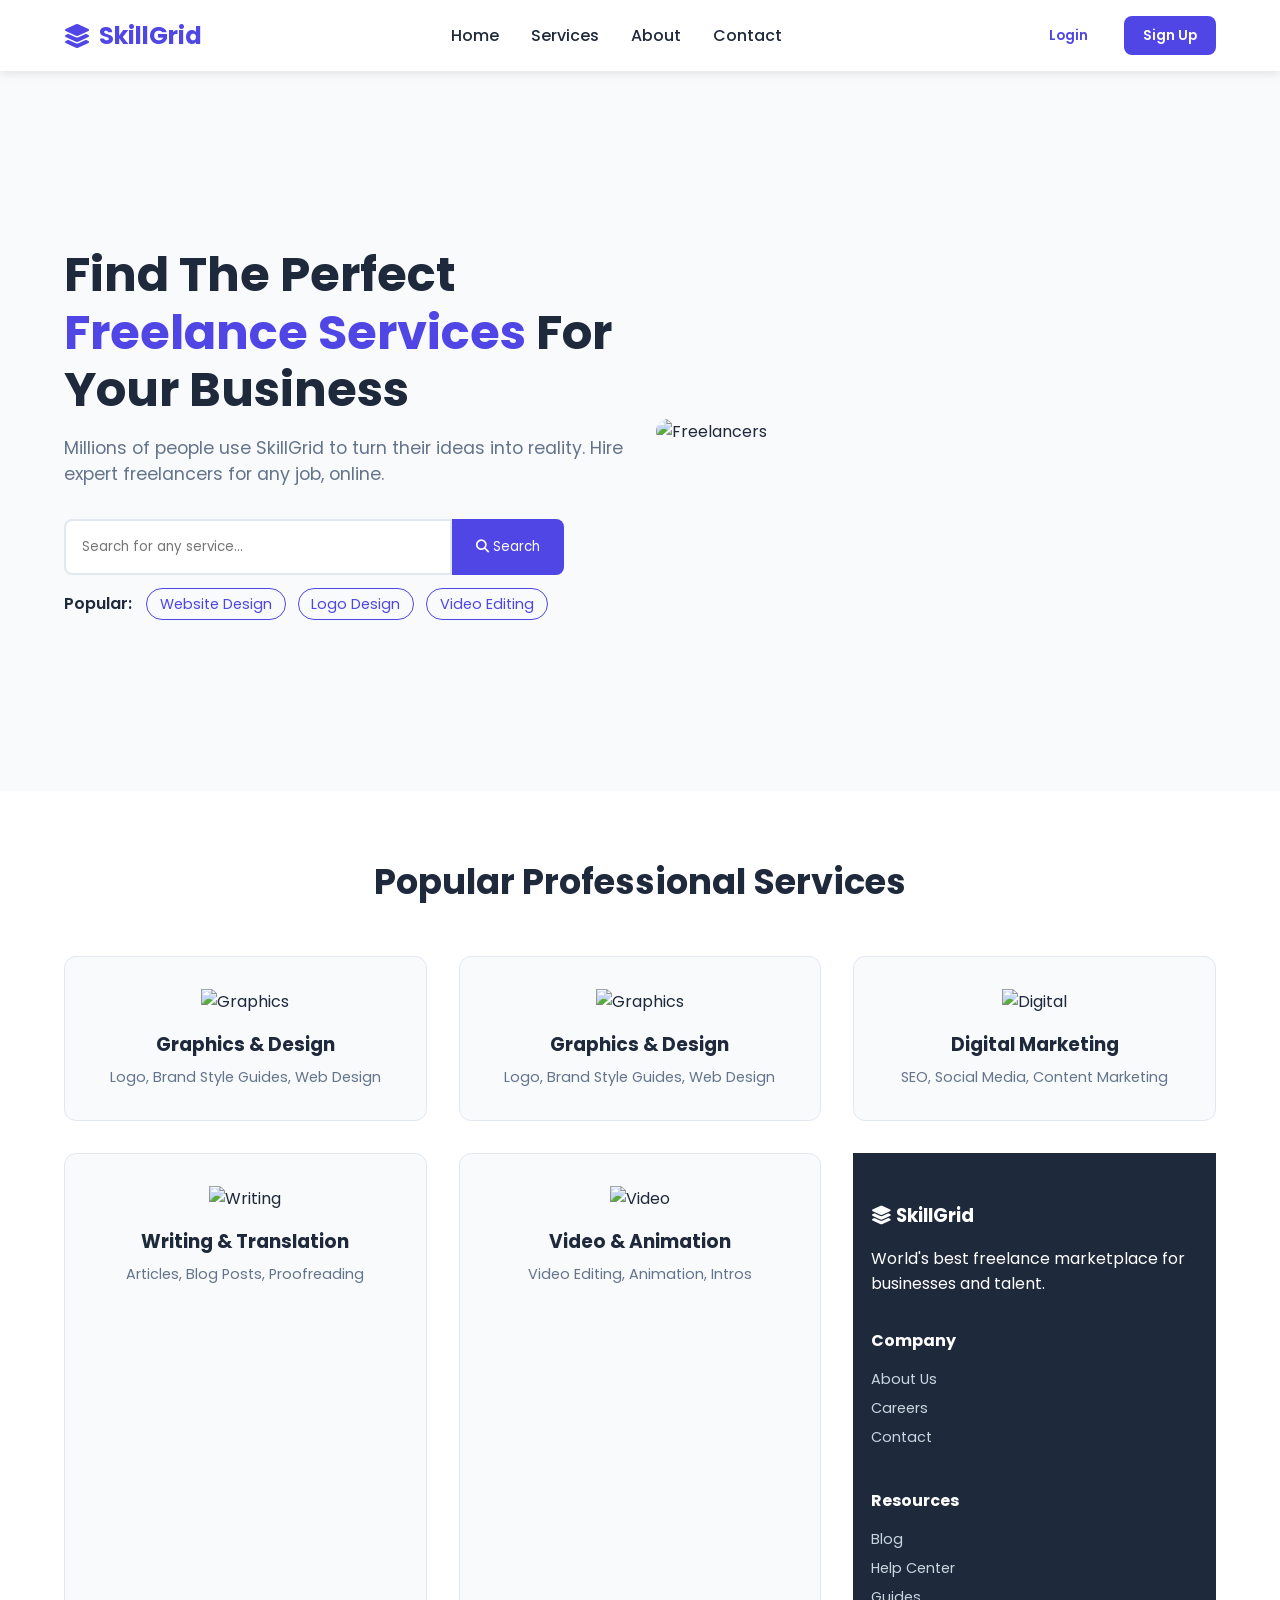
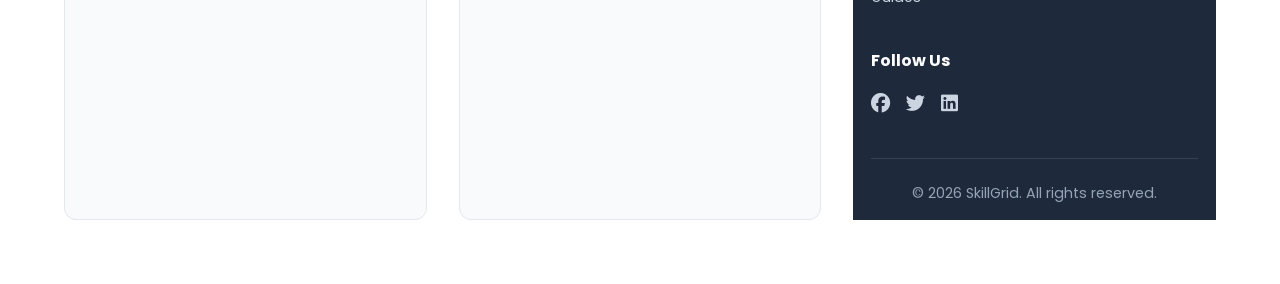
==== commit fb0c29bf: "Update index.html" ====
--- a/index.html
+++ b/index.html
@@ -18,10 +18,9 @@
             </div>
            <ul class="nav-links" id="navLinks">
     <li><a href="index.html">Home</a></li>
-    <li><a href="services.html">Services</a></li> <!-- YE LINE ADD KARO -->
-    <li><a href="#">Browse Jobs</a></li>
-    <li><a href="#">Find Talent</a></li>
-    <li><a href="#">About</a></li>
+    <li><a href="services.html">Services</a></li>
+    <li><a href="about.html">About</a></li>
+    <li><a href="contact.html">Contact</a></li>
 </ul>
             <div class="nav-buttons">
                 <button class="btn-login">Login</button>
--- a/style.css
+++ b/style.css
@@ -304,3 +304,420 @@
         margin-top: 0.5rem;
     }
 }
+/* Day 2: Services Page Styles - ADD AT END */
+.services-page {
+    padding: 2rem 5%;
+    max-width: 1400px;
+    margin: 0 auto;
+}
+
+.page-header {
+    text-align: center;
+    margin-bottom: 3rem;
+}
+
+.page-header h1 {
+    font-size: 2.5rem;
+    color: var(--dark);
+    margin-bottom: 0.5rem;
+}
+
+.search-container {
+    max-width: 600px;
+    margin: 0 auto 2rem;
+}
+
+.filters-container {
+    margin-bottom: 3rem;
+    text-align: center;
+}
+
+.filters-container h3 {
+    margin-bottom: 1rem;
+    color: var(--dark);
+}
+
+.category-filters {
+    display: flex;
+    gap: 0.5rem;
+    justify-content: center;
+    flex-wrap: wrap;
+}
+
+.filter-btn {
+    padding: 0.6rem 1.2rem;
+    border: 2px solid var(--primary);
+    background: white;
+    color: var(--primary);
+    border-radius: 25px;
+    cursor: pointer;
+    transition: all 0.3s;
+    font-weight: 600;
+}
+
+.filter-btn:hover, .filter-btn.active {
+    background: var(--primary);
+    color: white;
+}
+
+.services-grid {
+    display: grid;
+    grid-template-columns: repeat(auto-fill, minmax(300px, 1fr));
+    gap: 2rem;
+}
+
+.service-item {
+    background: white;
+    border-radius: 12px;
+    overflow: hidden;
+    box-shadow: 0 2px 10px rgba(0,0,0,0.1);
+    transition: transform 0.3s, box-shadow 0.3s;
+}
+
+.service-item:hover {
+    transform: translateY(-5px);
+    box-shadow: 0 5px 20px rgba(79, 70, 229, 0.15);
+}
+
+.service-image {
+    width: 100%;
+    height: 200px;
+    overflow: hidden;
+}
+
+.service-image img {
+    width: 100%;
+    height: 100%;
+    object-fit: cover;
+}
+
+.service-content {
+    padding: 1.5rem;
+}
+
+.service-content h3 {
+    font-size: 1.2rem;
+    margin-bottom: 0.5rem;
+    color: var(--dark);
+}
+
+.freelancer-name {
+    color: var(--gray);
+    font-size: 0.9rem;
+    margin-bottom: 0.8rem;
+}
+
+.service-desc {
+    color: #555;
+    font-size: 0.95rem;
+    margin-bottom: 1rem;
+    line-height: 1.5;
+}
+
+.service-footer {
+    display: flex;
+    justify-content: space-between;
+    align-items: center;
+    padding-top: 1rem;
+    border-top: 1px solid #e2e8f0;
+}
+
+.price {
+    font-weight: 700;
+    color: var(--primary);
+    font-size: 1.1rem;
+}
+
+.rating {
+    color: #ffa500;
+    font-weight: 600;
+}
+
+.nav-links .active {
+    color: var(--primary);
+}
+
+/* Services page mobile */
+@media (max-width: 992px) {
+    .services-grid {
+        grid-template-columns: 1fr;
+    }
+    
+    .category-filters {
+        justify-content: flex-start;
+        overflow-x: auto;
+        padding-bottom: 10px;
+    }
+}
+/* Day 3: Seller Profile & Service Details */
+.seller-profile-container, .service-details-container {
+    max-width: 1200px;
+    margin: 40px auto;
+    padding: 0 5%;
+}
+
+.profile-header {
+    display: flex;
+    gap: 30px;
+    align-items: center;
+    background: #fff;
+    padding: 30px;
+    border-radius: 12px;
+    box-shadow: 0 4px 12px rgba(0,0,0,0.1);
+    margin-bottom: 30px;
+}
+
+.profile-pic {
+    width: 150px;
+    height: 150px;
+    border-radius: 50%;
+    object-fit: cover;
+}
+
+.profile-info h1 { margin-bottom: 5px; }
+.profile-info h3 { color: #6B7280; font-weight: 400; margin-bottom: 10px; }
+.seller-rating { color: #F59E0B; margin-bottom: 20px; }
+.seller-rating span { color: #6B7280; }
+
+.btn-contact {
+    background: #4F46E5;
+    color: white;
+    border: none;
+    padding: 12px 30px;
+    border-radius: 8px;
+    font-weight: 600;
+    cursor: pointer;
+}
+
+.profile-details {
+    display: grid;
+    grid-template-columns: 2fr 1fr;
+    gap: 30px;
+}
+
+.about-section, .portfolio-section {
+    background: #fff;
+    padding: 30px;
+    border-radius: 12px;
+    box-shadow: 0 4px 12px rgba(0,0,0,0.1);
+}
+
+.about-section h2, .portfolio-section h2 { margin-bottom: 20px; }
+.about-section h3 { margin: 25px 0 15px 0; }
+
+.skills-tags { display: flex; flex-wrap: wrap; gap: 10px; }
+.skills-tags span {
+    background: #EEF2FF;
+    color: #4F46E5;
+    padding: 8px 16px;
+    border-radius: 20px;
+    font-size: 14px;
+}
+
+.portfolio-grid {
+    display: grid;
+    grid-template-columns: repeat(auto-fit, minmax(150px, 1fr));
+    gap: 15px;
+}
+.portfolio-grid img {
+    width: 100%;
+    border-radius: 8px;
+    cursor: pointer;
+}
+
+/* Service Details */
+.service-details-container {
+    display: grid;
+    grid-template-columns: 2fr 1fr;
+    gap: 30px;
+}
+
+.service-main, .pricing-card {
+    background: #fff;
+    padding: 30px;
+    border-radius: 12px;
+    box-shadow: 0 4px 12px rgba(0,0,0,0.1);
+}
+
+.service-banner {
+    width: 100%;
+    border-radius: 12px;
+    margin-bottom: 20px;
+}
+
+.service-seller {
+    display: flex;
+    align-items: center;
+    gap: 15px;
+    margin: 20px 0;
+    padding-bottom: 20px;
+    border-bottom: 1px solid #E5E7EB;
+}
+.service-seller img { width: 50px; height: 50px; border-radius: 50%; }
+.service-seller a { font-weight: 600; color: #4F46E5; text-decoration: none; }
+
+.service-description h2 { margin: 30px 0 15px 0; }
+.service-description ul { list-style: none; }
+.service-description li { margin: 10px 0; }
+.service-description li i { color: #10B981; margin-right: 10px; }
+
+.reviews-section { margin-top: 40px; }
+.review-card {
+    border: 1px solid #E5E7EB;
+    padding: 20px;
+    border-radius: 8px;
+    margin-bottom: 15px;
+}
+.review-header {
+    display: flex;
+    justify-content: space-between;
+    margin-bottom: 10px;
+}
+.stars { color: #F59E0B; }
+
+.pricing-card { height: fit-content; position: sticky; top: 100px; }
+.pricing-card h3 { margin-bottom: 20px; }
+.price { font-size: 36px; font-weight: 700; color: #111827; margin-bottom: 20px; }
+.pricing-card p { margin: 15px 0; color: #6B7280; }
+.btn-order, .btn-contact-seller {
+    width: 100%;
+    padding: 14px;
+    border: none;
+    border-radius: 8px;
+    font-weight: 600;
+    cursor: pointer;
+    margin-top: 10px;
+}
+.btn-order { background: #4F46E5; color: white; }
+.btn-contact-seller { background: #F3F4F6; color: #111827; }
+
+@media (max-width: 768px) {
+    .profile-header { flex-direction: column; text-align: center; }
+    .profile-details, .service-details-container { grid-template-columns: 1fr; }
+    .pricing-card { position: static; }
+}
+.service-link {
+    text-decoration: none;
+    color: inherit;
+    display: block;
+}
+.service-item {
+    cursor: pointer;
+    transition: transform 0.2s;
+}
+.service-item:hover {
+    transform: translateY(-5px); transition: 0.2s; }
+}
+/* About Page Styles */
+.about-section, .contact-section {
+    padding: 60px 20px;
+    max-width: 1200px;
+    margin: 0 auto;
+}
+.container h1 {
+    text-align: center;
+    margin-bottom: 40px;
+    font-size: 2.5rem;
+}
+.about-block {
+    background: #fff;
+    padding: 30px;
+    margin-bottom: 30px;
+    border-radius: 8px;
+    box-shadow: 0 2px 10px rgba(0,0,0,0.1);
+}
+.about-block h2 {
+    color: #1dbf73;
+    margin-bottom: 20px;
+}
+.about-block h3 {
+    margin: 15px 0 8px 0;
+    color: #333;
+}
+.team-grid {
+    display: grid;
+    grid-template-columns: repeat(auto-fit, minmax(250px, 1fr));
+    gap: 30px;
+    margin-top: 20px;
+}
+.team-member {
+    text-align: center;
+}
+.team-member img {
+    width: 150px;
+    height: 150px;
+    border-radius: 50%;
+    object-fit: cover;
+    margin-bottom: 15px;
+}
+
+/* Contact Page Styles */
+.contact-wrapper {
+    display: grid;
+    grid-template-columns: 1fr 1fr;
+    gap: 40px;
+}
+.contact-form, .contact-info {
+    background: #fff;
+    padding: 30px;
+    border-radius: 8px;
+    box-shadow: 0 2px 10px rgba(0,0,0,0.1);
+}
+.form-group {
+    margin-bottom: 20px;
+}
+.form-group label {
+    display: block;
+    margin-bottom: 8px;
+    font-weight: 600;
+}
+.form-group input, .form-group textarea {
+    width: 100%;
+    padding: 12px;
+    border: 1px solid #ddd;
+    border-radius: 5px;
+    font-size: 16px;
+}
+.form-group input:focus, .form-group textarea:focus {
+    outline: none;
+    border-color: #1dbf73;
+}
+.btn-submit {
+    background: #1dbf73;
+    color: white;
+    padding: 12px 30px;
+    border: none;
+    border-radius: 5px;
+    cursor: pointer;
+    font-size: 16px;
+    width: 100%;
+}
+.btn-submit:hover {
+    background: #19a463;
+}
+.error {
+    color: red;
+    font-size: 14px;
+    display: block;
+    margin-top: 5px;
+}
+.info-item {
+    display: flex;
+    gap: 15px;
+    margin-bottom: 25px;
+}
+.info-item i {
+    font-size: 24px;
+    color: #1dbf73;
+    margin-top: 5px;
+}
+.nav-links .active {
+    color: #1dbf73;
+    font-weight: bold;
+}
+
+@media (max-width: 768px) {
+    .contact-wrapper {
+        grid-template-columns: 1fr;
+    }
+}
